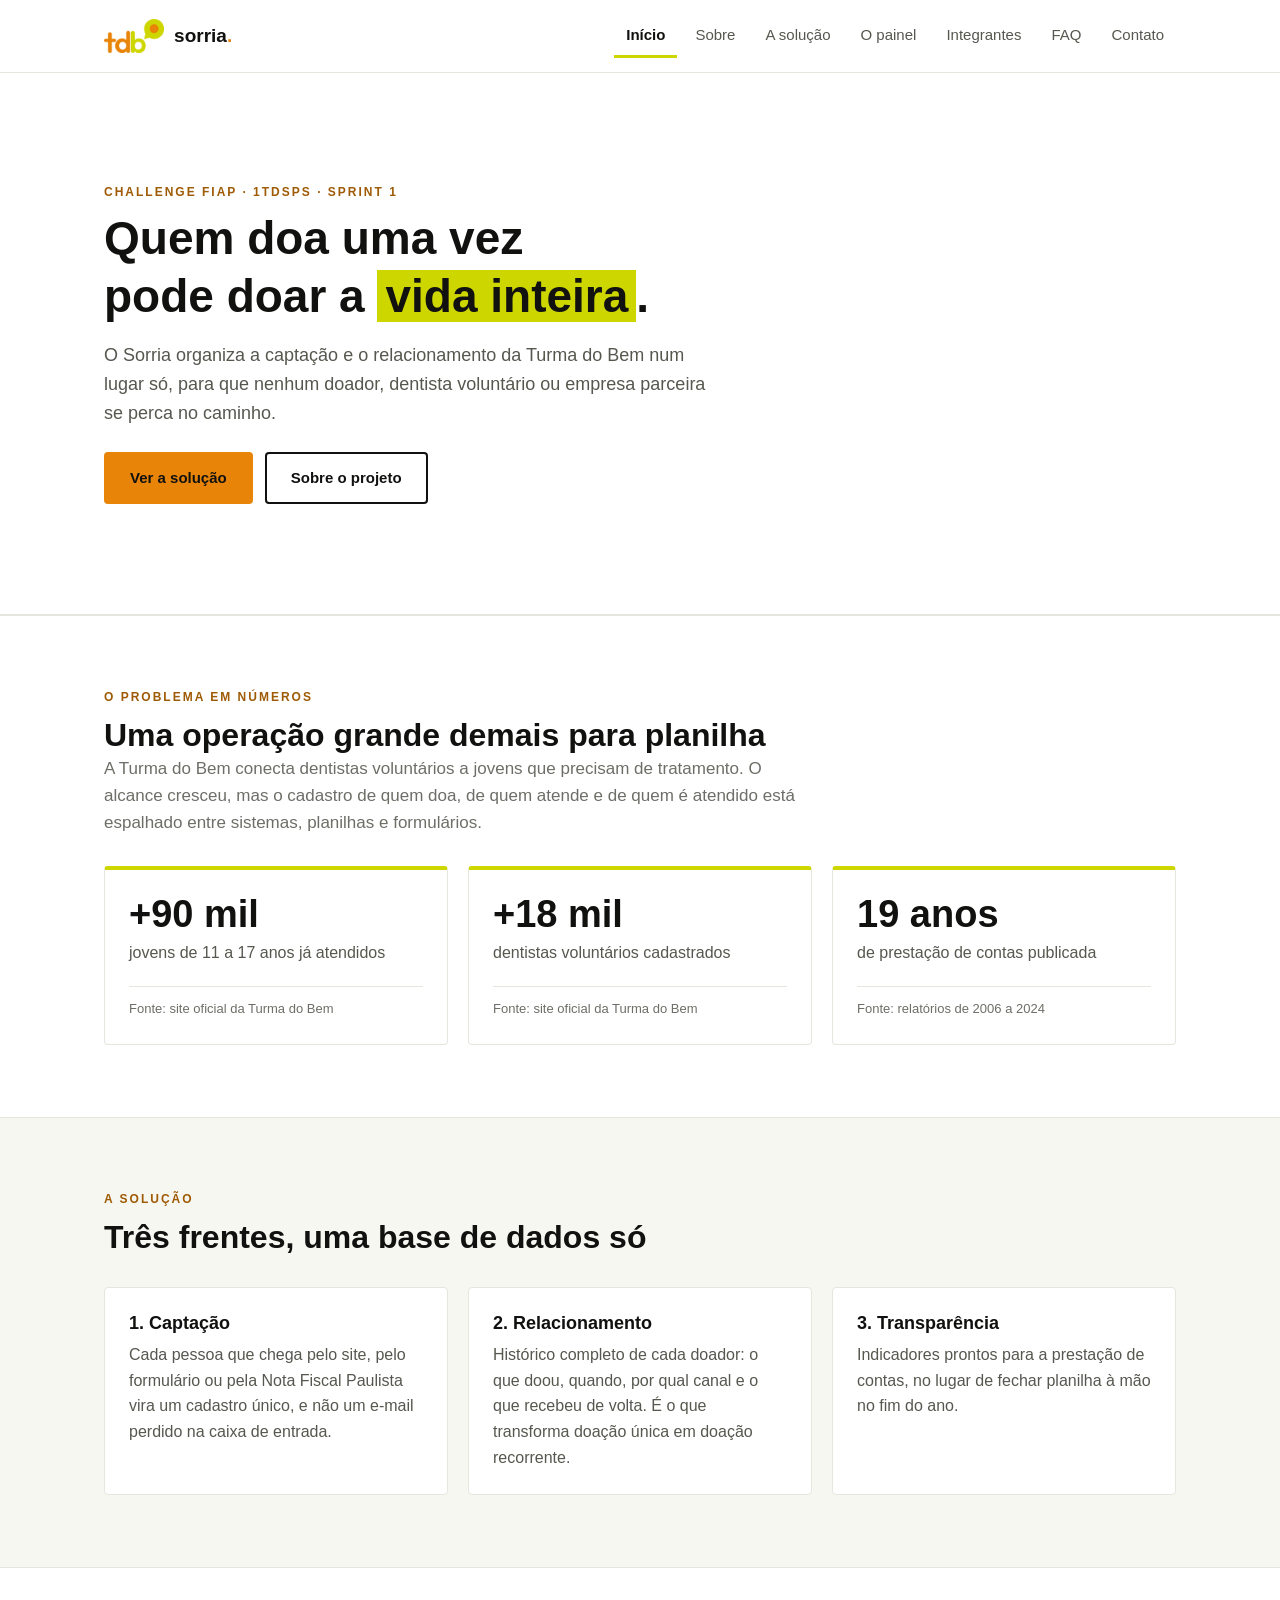
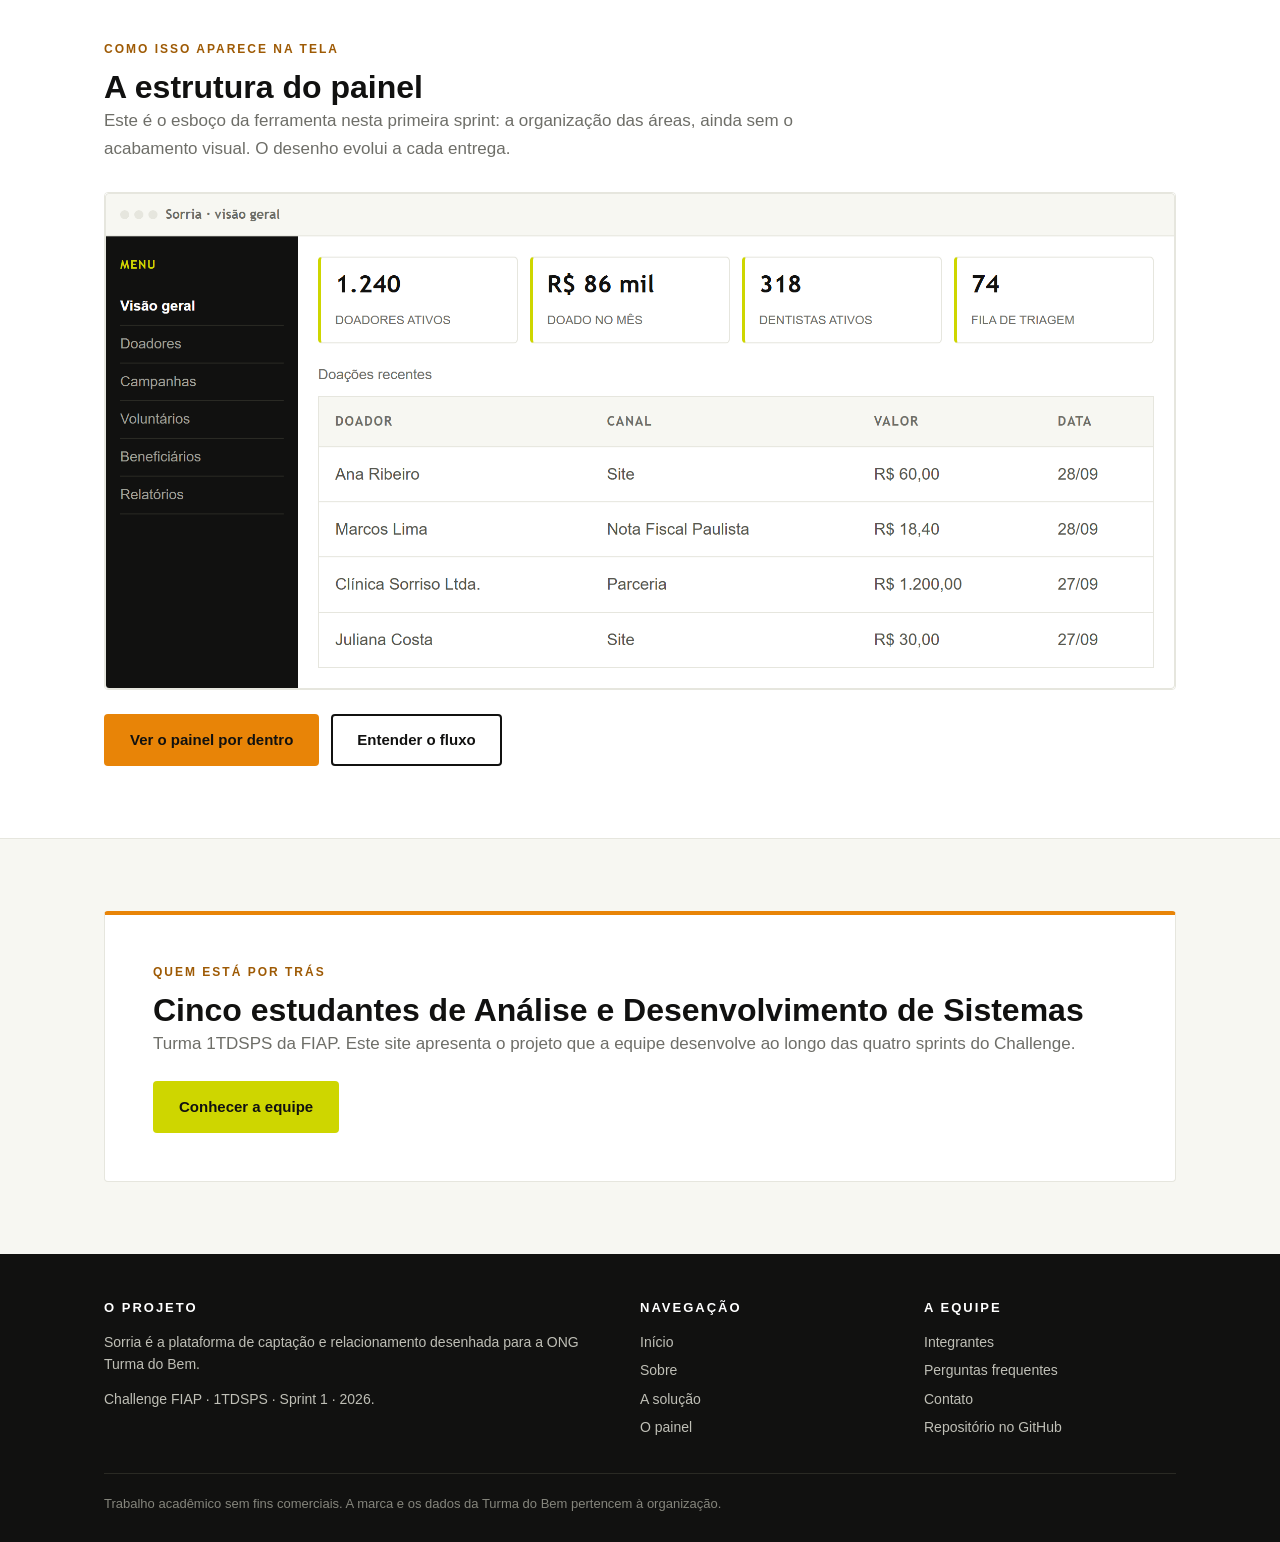
==== index.html @ 81adefa8 "index+sobre+inicio.css+imagem do painel feitas" ====
<!DOCTYPE html>
<html lang="pt-BR">
<head>
  <meta charset="UTF-8">
  <meta name="viewport" content="width=device-width, initial-scale=1.0">
  <title>Página inicial | Challenge Turma do Bem</title>
  <link rel="stylesheet" href="css/style.css">
  <link rel="stylesheet" href="css/inicio.css">
</head>
<body>

  <!-- =====================================================================
       index.html
       DONO DESTE ARQUIVO: Diego

       NAO MEXA no <header> nem no <footer>: eles sao iguais nas 7
       paginas. A unica diferenca entre as paginas e o class="ativo",
       que marca no menu a pagina em que voce esta.
       ===================================================================== -->

  <!-- ============ CABECALHO (igual em todas as paginas) ============ -->
  <header class="cabecalho">
    <div class="container cabecalho-interno">

      <a href="index.html" class="cabecalho-marca">
        <img src="imagens/logo-tdb.png" alt="Logotipo da Turma do Bem">
        <span class="cabecalho-nome">sorria<span>.</span></span>
      </a>

      <nav aria-label="Navegação principal">
        <ul class="menu-lista">
          <li><a href="index.html" class="ativo">Início</a></li>
          <li><a href="sobre.html">Sobre</a></li>
          <li><a href="solucao.html">A solução</a></li>
          <li><a href="painel.html">O painel</a></li>
          <li><a href="integrantes.html">Integrantes</a></li>
          <li><a href="faq.html">FAQ</a></li>
          <li><a href="contato.html">Contato</a></li>
        </ul>
      </nav>

    </div>
  </header>

  <main>
    <!-- busquei manter um HTML semantico: o main diz que este e o conteudo
         principal da pagina, e cada section avisa ao navegador que ali comeca
         uma secao de conteudo (diferente da div, que e so uma caixa) -->


    <!-- ---------- 1. HERO ---------- -->
    <section class="hero">
      <div class="container">
        <p class="rotulo">Challenge FIAP · 1TDSPS · Sprint 1</p>

        <h1>Quem doa uma vez<br> pode doar a <span class="destaque">vida inteira</span>.</h1>

        <p class="hero-texto">
          O Sorria organiza a captação e o relacionamento da Turma do Bem
          num lugar só, para que nenhum doador, dentista voluntário ou
          empresa parceira se perca no caminho.
        </p>

        <div class="area-botoes">
          <a href="solucao.html" class="botao botao-laranja">Ver a solução</a>
          <a href="sobre.html" class="botao botao-branco">Sobre o projeto</a>
        </div>
      </div>
    </section>


    <!-- ---------- 2. O PROBLEMA EM NUMEROS ---------- -->
    <section class="secao secao-branca">
      <div class="container">

        <div class="secao-cabecalho">
          <p class="rotulo">O problema em números</p>
          <h2>Uma operação grande demais para planilha</h2>
          <p class="texto-apoio">
            A Turma do Bem conecta dentistas voluntários a jovens que precisam
            de tratamento. O alcance cresceu, mas o cadastro de quem doa, de
            quem atende e de quem é atendido está espalhado entre sistemas,
            planilhas e formulários.
          </p>
        </div>

        <!-- todo numero tem a fonte embaixo -->
        <div class="grade-3">

          <article class="cartao cartao-limao">
            <p class="numero-grande">+90 mil</p>
            <p>jovens de 11 a 17 anos já atendidos</p>
            <hr class="cartao-linha">
            <p class="texto-pequeno">Fonte: site oficial da Turma do Bem</p>
          </article>

          <article class="cartao cartao-limao">
            <p class="numero-grande">+18 mil</p>
            <p>dentistas voluntários cadastrados</p>
            <hr class="cartao-linha">
            <p class="texto-pequeno">Fonte: site oficial da Turma do Bem</p>
          </article>

          <article class="cartao cartao-limao">
            <p class="numero-grande">19 anos</p>
            <p>de prestação de contas publicada</p>
            <hr class="cartao-linha">
            <p class="texto-pequeno">Fonte: relatórios de 2006 a 2024</p>
          </article>

        </div>

      </div>
    </section>


    <!-- ---------- 3. A SOLUCAO EM 3 CARDS ---------- -->
    <section class="secao">
      <div class="container">

        <div class="secao-cabecalho">
          <p class="rotulo">A solução</p>
          <h2>Três frentes, uma base de dados só</h2>
        </div>

        <div class="grade-3">

          <article class="cartao">
            <h3>1. Captação</h3>
            <p>Cada pessoa que chega pelo site, pelo formulário ou pela Nota
               Fiscal Paulista vira um cadastro único, e não um e-mail
               perdido na caixa de entrada.</p>
          </article>

          <article class="cartao">
            <h3>2. Relacionamento</h3>
            <p>Histórico completo de cada doador: o que doou, quando, por qual
               canal e o que recebeu de volta. É o que transforma doação
               única em doação recorrente.</p>
          </article>

          <article class="cartao">
            <h3>3. Transparência</h3>
            <p>Indicadores prontos para a prestação de contas, no lugar de
               fechar planilha à mão no fim do ano.</p>
          </article>

        </div>

      </div>
    </section>


    <!-- ---------- 4. PROVA: COMO ISSO APARECE NA TELA ---------- -->
    <section class="secao secao-branca">
      <div class="container">

        <div class="secao-cabecalho">
          <p class="rotulo">Como isso aparece na tela</p>
          <h2>A estrutura do painel</h2>
          <p class="texto-apoio">
            Este é o esboço da ferramenta nesta primeira sprint: a organização
            das áreas, ainda sem o acabamento visual. O desenho evolui a cada
            entrega.
          </p>
        </div>

        <img src="imagens/painel.png" class="painel-imagem"
             alt="Esboço do painel do Sorria, com menu lateral e indicadores de doadores, doações e dentistas">

        <div class="area-botoes">
          <a href="painel.html" class="botao botao-laranja">Ver o painel por dentro</a>
          <a href="solucao.html" class="botao botao-branco">Entender o fluxo</a>
        </div>

      </div>
    </section>


    <!-- ---------- 5. BLOCO QUEM SOMOS ---------- -->
    <section class="secao">
      <div class="container">
        <div class="cartao cartao-laranja chamada">
          <p class="rotulo">Quem está por trás</p>
          <h2>Cinco estudantes de Análise e Desenvolvimento de Sistemas</h2>
          <p class="texto-apoio">
            Turma 1TDSPS da FIAP. Este site apresenta o projeto que a equipe
            desenvolve ao longo das quatro sprints do Challenge.
          </p>
          <div class="area-botoes">
            <a href="integrantes.html" class="botao botao-limao">Conhecer a equipe</a>
          </div>
        </div>
      </div>
    </section>

</main>

  <!-- ============ RODAPE (igual em todas as paginas) ============ -->
  <footer class="rodape">
    <div class="container">

      <div class="rodape-topo">

        <div>
          <p class="rodape-titulo">O projeto</p>
          <p>Sorria é a plataforma de captação e relacionamento
             desenhada para a ONG Turma do Bem.</p>
          <p>Challenge FIAP · 1TDSPS · Sprint 1 · 2026.</p>
        </div>

        <div>
          <p class="rodape-titulo">Navegação</p>
          <ul>
            <li><a href="index.html">Início</a></li>
            <li><a href="sobre.html">Sobre</a></li>
            <li><a href="solucao.html">A solução</a></li>
            <li><a href="painel.html">O painel</a></li>
          </ul>
        </div>

        <div>
          <p class="rodape-titulo">A equipe</p>
          <ul>
            <li><a href="integrantes.html">Integrantes</a></li>
            <li><a href="faq.html">Perguntas frequentes</a></li>
            <li><a href="contato.html">Contato</a></li>
            <li><a href="https://github.com/rhenrique013/challenge-turma-do-bem" target="_blank" rel="noopener">Repositório no GitHub</a></li>
          </ul>
        </div>

      </div>

      <p class="rodape-base">
        Trabalho acadêmico sem fins comerciais. A marca e os dados da
        Turma do Bem pertencem à organização.
      </p>

    </div>
  </footer>

</body>
</html>
---- css/style.css ----
/* =========================================================
   CHALLENGE TURMA DO BEM - SPRINT 1
   style.css - base do site

   DONO DESTE ARQUIVO: Richard
   Usado por: as 7 paginas

   ATENCAO: so o dono edita este arquivo. Precisa de uma cor
   nova ou de um ajuste? Pede no grupo - nao edita aqui.

   Ordem do arquivo:
   1. Variaveis        6. Topo das paginas
   2. Reset            7. Secoes e grades
   3. Base             8. Componentes (botao, cartao, tabela, aviso)
   4. Cabecalho        9. Rodape
   5. Conteudo        10. Media queries
   ========================================================= */


/* ---------------------------------------------------------
   1. VARIAVEIS
   Cada cor e escrita uma vez aqui e usada com var(--nome)
   no resto do site. Para mudar uma cor do site inteiro,
   muda-se so aqui.
   --------------------------------------------------------- */
:root {
  --limao: #CED600;
  --laranja: #E88407;
  --laranja-escuro: #9E5A04;
  --laranja-claro: #FDEEDA;

  --preto: #111110;
  --cinza: #6E6E68;
  --texto: #57574F;
  --fundo: #F7F7F2;
  --linha: #E6E6DE;
  --branco: #FFFFFF;
}


/* ---------------------------------------------------------
   2. RESET
   Tira a margem e o espacamento que o navegador coloca
   sozinho, para o layout comecar do zero.
   --------------------------------------------------------- */
* {
  margin: 0;
  padding: 0;
  box-sizing: border-box;
}

body {
  font-family: Arial, Helvetica, sans-serif;
  font-size: 16px;
  line-height: 1.6;
  color: var(--texto);
  background-color: var(--fundo);
}

a {
  color: inherit;
  text-decoration: none;
}

ul {
  list-style: none;
}

img {
  max-width: 100%;
  display: block;
}


/* ---------------------------------------------------------
   3. TITULOS E TEXTOS
   Fonte diferente nos titulos para criar hierarquia visual.
   --------------------------------------------------------- */
h1, h2, h3, h4 {
  font-family: "Trebuchet MS", Arial, sans-serif;
  color: var(--preto);
  line-height: 1.25;
}

h1 { font-size: 40px; }
h2 { font-size: 28px; }
h3 { font-size: 18px; }
h4 { font-size: 15px; }

p {
  margin-bottom: 12px;
}

p:last-child {
  margin-bottom: 0;
}

/* texto maior, usado abaixo dos titulos de secao */
.texto-apoio {
  font-size: 17px;
  color: var(--cinza);
}

/* rotulo pequeno em letra maiuscula acima dos titulos */
.rotulo {
  font-family: "Trebuchet MS", Arial, sans-serif;
  font-size: 12px;
  font-weight: bold;
  letter-spacing: 2px;
  text-transform: uppercase;
  color: var(--laranja-escuro);
  margin-bottom: 8px;
}

/* texto pequeno, usado em legendas e fontes de dados */
.texto-pequeno {
  font-size: 13px;
  color: var(--cinza);
}


/* ---------------------------------------------------------
   4. CONTAINER E SECOES
   O container centraliza o conteudo e limita a largura,
   para o texto nao ficar largo demais em tela grande.
   --------------------------------------------------------- */
.container {
  width: 100%;
  max-width: 1120px;
  margin: 0 auto;
  padding-left: 24px;
  padding-right: 24px;
}

.secao {
  padding-top: 60px;
  padding-bottom: 60px;
  border-top: 1px solid var(--linha);
}

.secao-branca {
  background-color: var(--branco);
}

.secao-cabecalho {
  max-width: 720px;
  margin-bottom: 30px;
}


/* ---------------------------------------------------------
   4b. TOPO DAS PAGINAS INTERNAS
   Faixa branca com o titulo, usada em todas as paginas
   menos a inicial (que tem o topo grande, no inicio.css).
   --------------------------------------------------------- */
.topo-pagina {
  background-color: var(--branco);
  border-bottom: 1px solid var(--linha);
  padding-top: 50px;
  padding-bottom: 50px;
}

.topo-pagina p {
  max-width: 620px;
  margin-top: 10px;
  color: var(--cinza);
}


/* ---------------------------------------------------------
   5. GRADES
   Colunas lado a lado. Esta sprint e so desktop, entao as
   colunas ja comecam definidas aqui.
   --------------------------------------------------------- */
.grade-2,
.grade-3,
.grade-4 {
  display: grid;
  gap: 20px;
}

.grade-2 { grid-template-columns: 1fr 1fr; }
.grade-3 { grid-template-columns: 1fr 1fr 1fr; }
.grade-4 { grid-template-columns: 1fr 1fr 1fr 1fr; }


/* ---------------------------------------------------------
   6. CABECALHO
   Igual em todas as paginas.
   --------------------------------------------------------- */
.cabecalho {
  background-color: var(--branco);
  border-bottom: 1px solid var(--linha);
}

.cabecalho-interno {
  display: flex;
  align-items: center;
  justify-content: space-between;
  height: 72px;
}

.cabecalho-marca {
  display: flex;
  align-items: center;
  gap: 10px;
}

.cabecalho-marca img {
  height: 34px;
}

.cabecalho-nome {
  font-family: "Trebuchet MS", Arial, sans-serif;
  font-size: 19px;
  font-weight: bold;
  color: var(--preto);
}

.cabecalho-nome span {
  color: var(--laranja);
}

/* menu de navegacao */
.menu-lista {
  display: flex;
  gap: 6px;
}

.menu-lista a {
  display: block;
  padding: 8px 12px;
  font-size: 15px;
  color: var(--texto);
  border-bottom: 3px solid transparent;
}

.menu-lista a:hover {
  color: var(--preto);
  border-bottom-color: var(--linha);
}

/* link da pagina que esta aberta */
.menu-lista a.ativo {
  color: var(--preto);
  font-weight: bold;
  border-bottom-color: var(--limao);
}


/* ---------------------------------------------------------
   7. BOTOES
   --------------------------------------------------------- */
.botao {
  display: inline-block;
  font-family: "Trebuchet MS", Arial, sans-serif;
  font-size: 15px;
  font-weight: bold;
  padding: 12px 24px;
  border: 2px solid transparent;
  border-radius: 4px;
  cursor: pointer;
}

/* O texto do botao laranja e PRETO, e nao branco.
   Branco sobre laranja tem contraste baixo demais e
   dificulta a leitura. */
.botao-laranja {
  background-color: var(--laranja);
  color: var(--preto);
}

.botao-laranja:hover {
  background-color: var(--laranja-escuro);
  color: var(--branco);
}

.botao-branco {
  background-color: var(--branco);
  color: var(--preto);
  border-color: var(--preto);
}

.botao-branco:hover {
  background-color: var(--preto);
  color: var(--branco);
}

.botao-limao {
  background-color: var(--limao);
  color: var(--preto);
}

.botao-limao:hover {
  background-color: #B6BC10;
}

/* espaco acima quando o botao vem depois de um texto */
.area-botoes {
  display: flex;
  gap: 12px;
  margin-top: 24px;
}


/* ---------------------------------------------------------
   8. CARTAO
   A caixa branca usada em quase todas as paginas.
   --------------------------------------------------------- */
.cartao {
  background-color: var(--branco);
  border: 1px solid var(--linha);
  border-radius: 4px;
  padding: 24px;
}

.cartao h3 {
  margin-bottom: 8px;
}

/* faixa colorida no topo do cartao */
.cartao-limao {
  border-top: 4px solid var(--limao);
}

.cartao-laranja {
  border-top: 4px solid var(--laranja);
}

/* numero grande dentro do cartao */
.numero-grande {
  font-family: "Trebuchet MS", Arial, sans-serif;
  font-size: 38px;
  font-weight: bold;
  color: var(--preto);
  line-height: 1.1;
  margin-bottom: 4px;
}

/* espaco entre cartoes empilhados */
.espaco-acima {
  margin-top: 20px;
}


/* ---------------------------------------------------------
   9. RODAPE
   Igual em todas as paginas.
   --------------------------------------------------------- */
.rodape {
  background-color: var(--preto);
  color: #BFBFB6;
  padding-top: 44px;
  padding-bottom: 28px;
  font-size: 14px;
}

.rodape-topo {
  display: grid;
  grid-template-columns: 2fr 1fr 1fr;
  gap: 32px;
  padding-bottom: 28px;
  border-bottom: 1px solid #2A2A24;
}

/* titulo de cada coluna do rodape */
.rodape-titulo {
  font-family: "Trebuchet MS", Arial, sans-serif;
  font-weight: bold;
  color: var(--branco);
  font-size: 13px;
  letter-spacing: 2px;
  text-transform: uppercase;
  margin-bottom: 12px;
}

.rodape li {
  margin-bottom: 6px;
}

.rodape a:hover {
  color: var(--limao);
}

.rodape-base {
  padding-top: 20px;
  font-size: 13px;
  color: #85857C;
}


/* ---------------------------------------------------------
   TABELA
   --------------------------------------------------------- */
.tabela {
  width: 100%;
  border-collapse: collapse;
  background-color: var(--branco);
  border: 1px solid var(--linha);
}

.tabela caption {
  text-align: left;
  padding-bottom: 10px;
  font-size: 14px;
  color: var(--cinza);
}

.tabela th,
.tabela td {
  padding: 14px 16px;
  text-align: left;
  vertical-align: top;
  border-bottom: 1px solid var(--linha);
}

.tabela thead th {
  background-color: var(--fundo);
  font-family: "Trebuchet MS", Arial, sans-serif;
  font-size: 13px;
  letter-spacing: 1px;
  text-transform: uppercase;
  color: var(--cinza);
}

.tabela td strong {
  color: var(--preto);
}


/* ---------------------------------------------------------
   PASSOS NUMERADOS (1, 2, 3, 4)
   --------------------------------------------------------- */
.passo-numero {
  width: 36px;
  height: 36px;
  margin-bottom: 14px;
  border-radius: 50%;
  background-color: var(--preto);
  color: var(--limao);
  font-family: "Trebuchet MS", Arial, sans-serif;
  font-size: 16px;
  font-weight: bold;
  text-align: center;
  line-height: 36px;
}


/* =========================================================
   ESQUEMA DE TELA

   Desenho simplificado das telas do sistema, feito so com
   HTML e CSS. Nao e o sistema funcionando: e o esboco dele,
   para mostrar como a informacao se organiza.
   ========================================================= */

.tela {
  background-color: var(--branco);
  border: 1px solid var(--linha);
  border-radius: 4px;
  overflow: hidden;
}

/* barra de titulo, como a de uma janela */
.tela-barra {
  display: flex;
  align-items: center;
  gap: 8px;
  padding: 10px 14px;
  background-color: var(--fundo);
  border-bottom: 1px solid var(--linha);
}

.tela-bolinhas {
  display: flex;
  gap: 5px;
}

.tela-bolinhas span {
  width: 9px;
  height: 9px;
  border-radius: 50%;
  background-color: var(--linha);
}

.tela-titulo {
  font-family: "Trebuchet MS", Arial, sans-serif;
  font-size: 13px;
  font-weight: bold;
  color: var(--cinza);
}

/* tela com menu lateral + area de conteudo */
.tela-corpo-menu {
  display: grid;
  grid-template-columns: 190px 1fr;
}

.tela-menu {
  background-color: var(--preto);
  padding: 18px 14px;
}

.tela-menu-titulo {
  font-family: "Trebuchet MS", Arial, sans-serif;
  font-weight: bold;
  color: var(--limao);
  font-size: 12px;
  letter-spacing: 1px;
  text-transform: uppercase;
  margin-bottom: 14px;
}

.tela-menu li {
  padding: 7px 0;
  font-size: 14px;
  color: #9E9E95;
  border-bottom: 1px solid #2A2A24;
}

.tela-menu li.ativo {
  color: var(--branco);
  font-weight: bold;
}

.tela-conteudo {
  padding: 20px;
}

/* caixa que representa um indicador do painel */
.indicador {
  padding: 12px 14px;
  border: 1px solid var(--linha);
  border-left: 3px solid var(--limao);
  border-radius: 4px;
}

.indicador-valor {
  font-family: "Trebuchet MS", Arial, sans-serif;
  font-size: 24px;
  font-weight: bold;
  color: var(--preto);
  line-height: 1.2;
}

.indicador-nome {
  font-size: 12px;
  color: var(--cinza);
  text-transform: uppercase;
}

.indicadores {
  display: grid;
  grid-template-columns: 1fr 1fr 1fr 1fr;
  gap: 12px;
  margin-bottom: 20px;
}

/* barra cinza no lugar de um texto ainda nao definido */
.linha-cinza {
  height: 9px;
  margin-bottom: 8px;
  border-radius: 3px;
  background-color: var(--linha);
}

.linha-curta { width: 45%; }
.linha-media { width: 70%; }

/* explicacao abaixo de um esquema de tela */
.legenda {
  margin-top: 12px;
  padding-left: 14px;
  border-left: 3px solid var(--limao);
  font-size: 14px;
  color: var(--cinza);
}

/* aviso de que a tela e um esboco, nao o sistema pronto */
.aviso {
  padding: 16px 20px;
  background-color: var(--laranja-claro);
  border-left: 4px solid var(--laranja);
  border-radius: 4px;
  font-size: 15px;
  color: var(--laranja-escuro);
}

.aviso strong {
  color: var(--preto);
}

/* espacos usados dentro dos esquemas de tela */
.espaco-tela {
  margin-top: 18px;
  margin-bottom: 18px;
}

.campo-esboco {
  margin-bottom: 10px;
}


/* =========================================================
   MEDIA QUERIES
   Ficam todas juntas no fim do arquivo, da menor largura
   para a maior. Esta sprint e so desktop: 992px e 1300px.
   ========================================================= */

/* --- Laptops e desktops: 992px ou mais --- */
@media (min-width: 992px) {
  h1 { font-size: 46px; }
  h2 { font-size: 32px; }

  .secao {
    padding-top: 72px;
    padding-bottom: 72px;
  }
}

/* --- Telas grandes: 1300px ou mais --- */
@media (min-width: 1300px) {
  h1 { font-size: 52px; }

  .container {
    max-width: 1240px;
    padding-left: 40px;
    padding-right: 40px;
  }

  .secao {
    padding-top: 88px;
    padding-bottom: 88px;
  }

  .grade-2,
  .grade-3,
  .grade-4 {
    gap: 26px;
  }

  .tela-conteudo {
    padding: 28px;
  }
}
---- css/inicio.css ----
/* =========================================================
   CHALLENGE TURMA DO BEM - SPRINT 1
   inicio.css

   DONO DESTE ARQUIVO: Diego
   Usado por: index.html e sobre.html

   ATENCAO: so o dono edita este arquivo. Precisa de uma cor
   nova ou de um ajuste? Pede no grupo - nao edita aqui.

   Cores, botoes, cartoes, grades e tabela ja vem do style.css.
   Aqui fica so o que e especifico da pagina inicial e do sobre.
   ========================================================= */


/* 1. HERO - o bloco grande da pagina inicial */
.hero {
  background-color: var(--branco);
  border-bottom: 1px solid var(--linha);
  padding-top: 90px;
  padding-bottom: 90px;
}

.hero h1 {
  max-width: 760px;
  margin-bottom: 16px;
}

/* fundo limao atras das palavras "vida inteira" */
.destaque {
  background-color: var(--limao);
  padding: 0 8px;
}

.hero-texto {
  font-size: 18px;
  max-width: 620px;
}


/* 2. NUMEROS - os blocos de dado com fonte embaixo */

/* linha fina que separa o numero da fonte */
.cartao-linha {
  border: none;
  border-top: 1px solid var(--linha);
  margin: 20px 0 12px;
}


/* 3. CARDS DA SOLUCAO E IMAGEM DO PAINEL */

/* print do esboco do painel, ocupando a largura toda */
.painel-imagem {
  width: 100%;
  border: 1px solid var(--linha);
  border-radius: 4px;
}

/* bloco "Quem esta por tras", com mais respiro que um cartao comum */
.chamada {
  padding: 48px;
}


/* 4. SOBRE - contexto em duas colunas */
.contexto-colunas {
  gap: 48px;
  align-items: start;
}


/* 5. MEDIA QUERIES desta pagina - no fim do arquivo */

/* --- Laptops e desktops: 992px ou mais --- */
@media (min-width: 992px) {
  .hero {
    padding-top: 110px;
    padding-bottom: 110px;
  }
}

/* --- Telas grandes: 1300px ou mais --- */
@media (min-width: 1300px) {
  .hero-texto {
    font-size: 20px;
  }
}
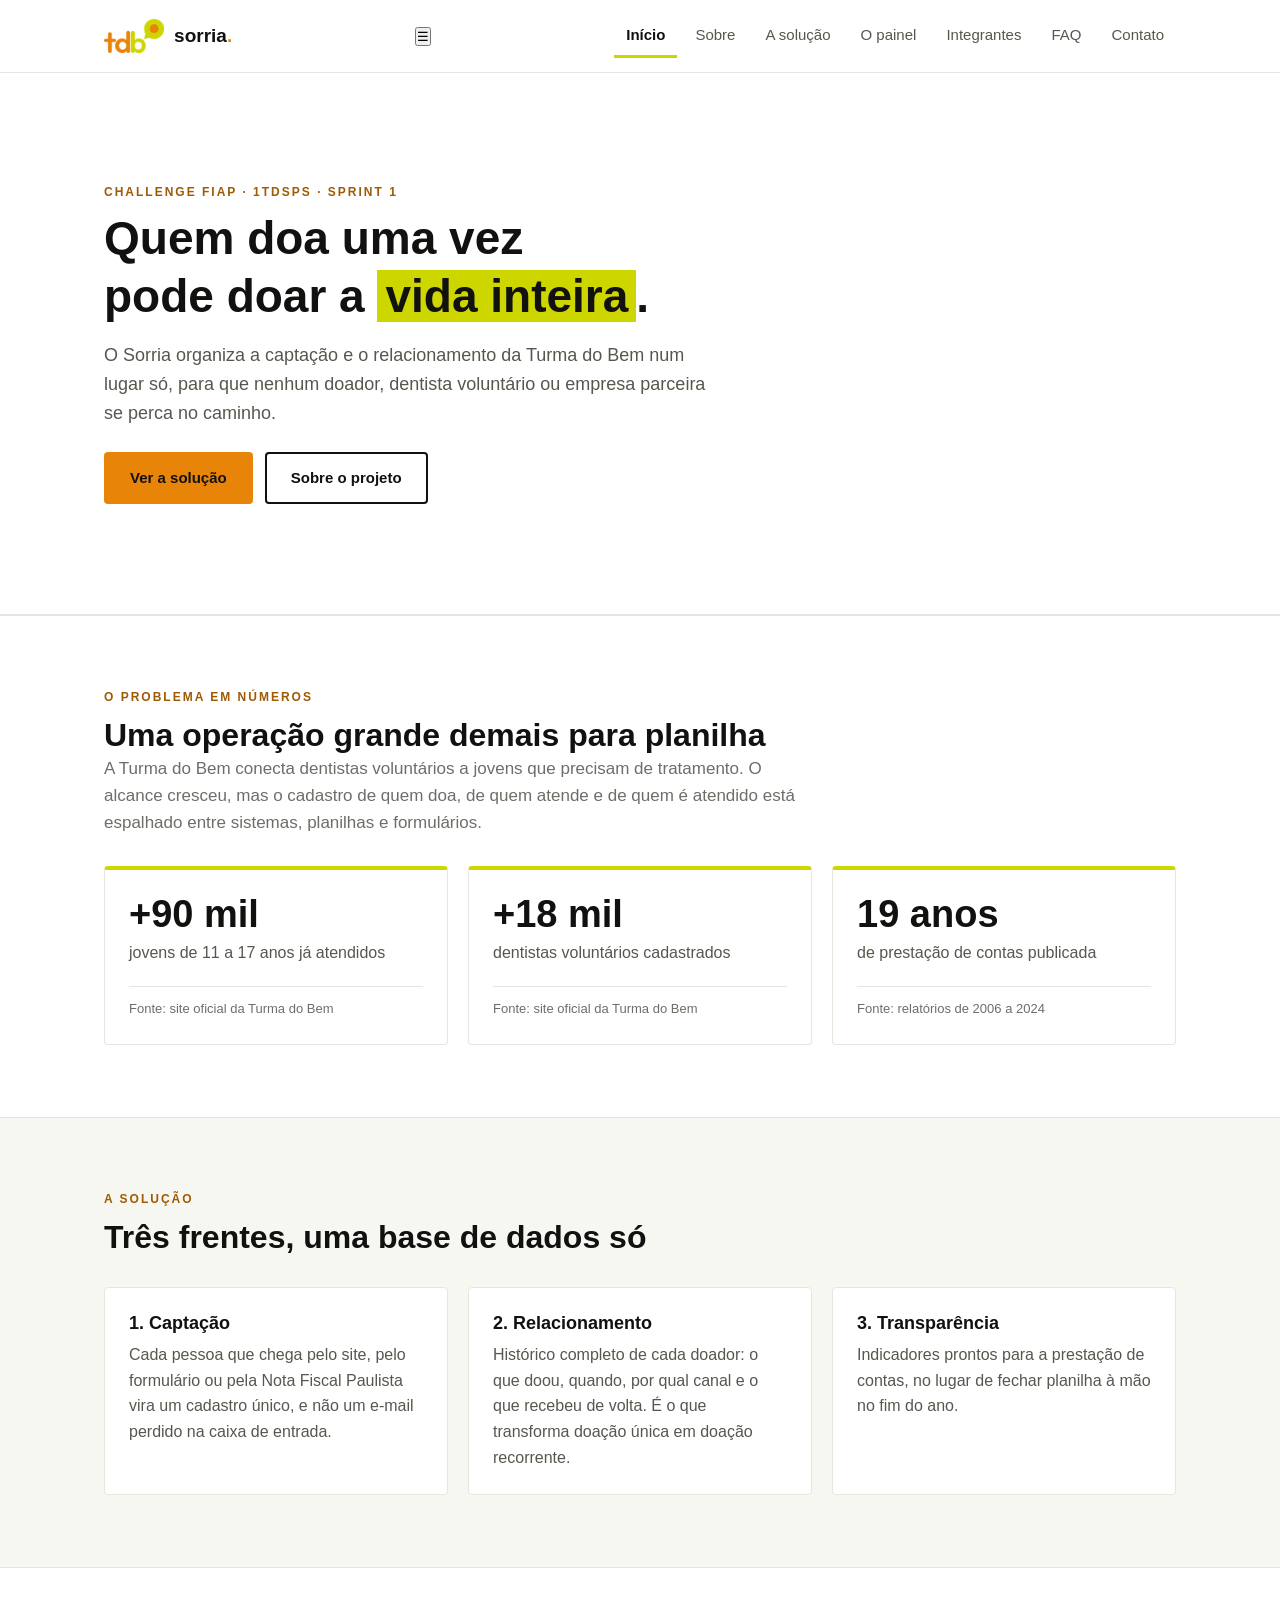
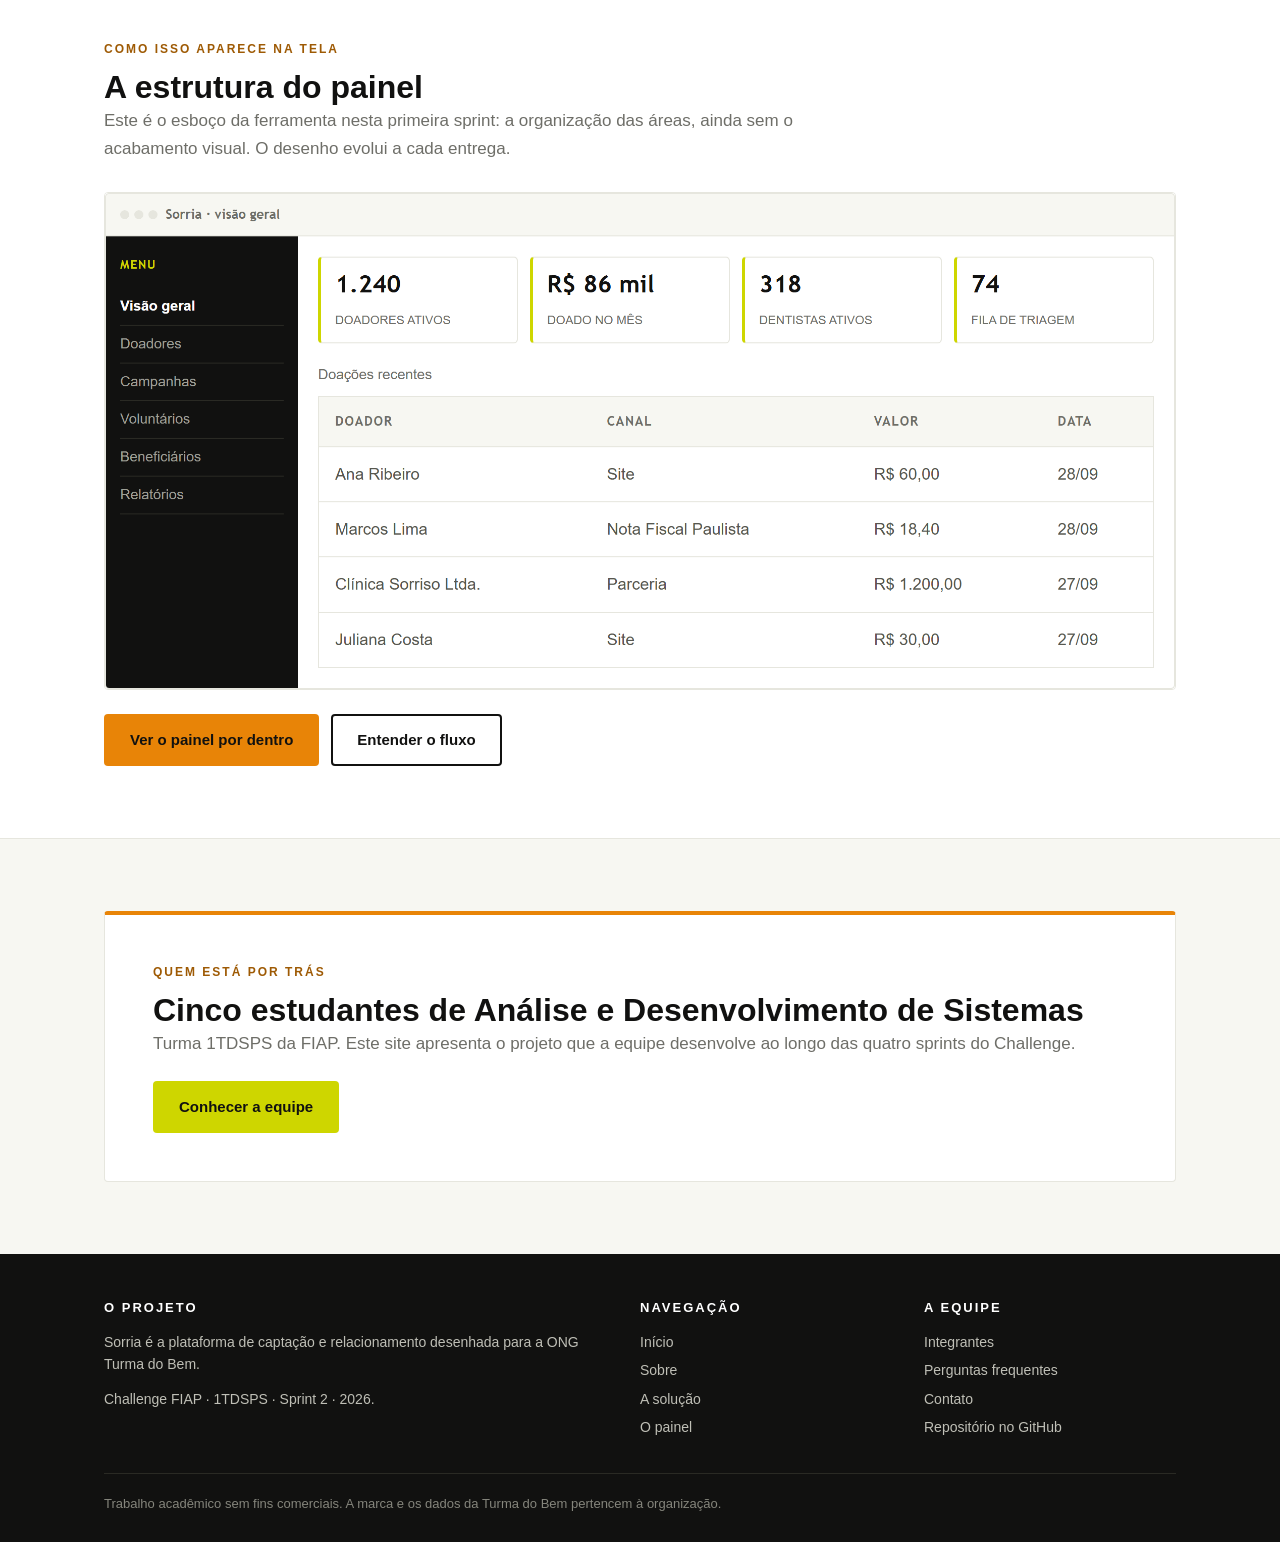
==== commit 2ee34bd0: "botão do menu nas 7 páginas" ====
--- a/index.html
+++ b/index.html
@@ -27,9 +27,12 @@
         <span class="cabecalho-nome">sorria<span>.</span></span>
       </a>
 
+      <!-- botao do menu: so aparece no celular e no tablet -->
+      <button class="menu-botao" id="menu-botao" aria-label="Abrir o menu" aria-expanded="false">&#9776;</button>
+
       <nav aria-label="Navegação principal">
-        <ul class="menu-lista">
-          <li><a href="index.html" class="ativo">Início</a></li>
+        <ul class="menu-lista" id="menu-lista">
+          <li><a href="index.html" class="ativo" aria-current="page">Início</a></li>
           <li><a href="sobre.html">Sobre</a></li>
           <li><a href="solucao.html">A solução</a></li>
           <li><a href="painel.html">O painel</a></li>
@@ -206,7 +209,7 @@
           <p class="rodape-titulo">O projeto</p>
           <p>Sorria é a plataforma de captação e relacionamento
              desenhada para a ONG Turma do Bem.</p>
-          <p>Challenge FIAP · 1TDSPS · Sprint 1 · 2026.</p>
+          <p>Challenge FIAP · 1TDSPS · Sprint 2 · 2026.</p>
         </div>
 
         <div>
@@ -239,5 +242,7 @@
     </div>
   </footer>
 
+  <script src="js/menu.js"></script>
+
 </body>
 </html>
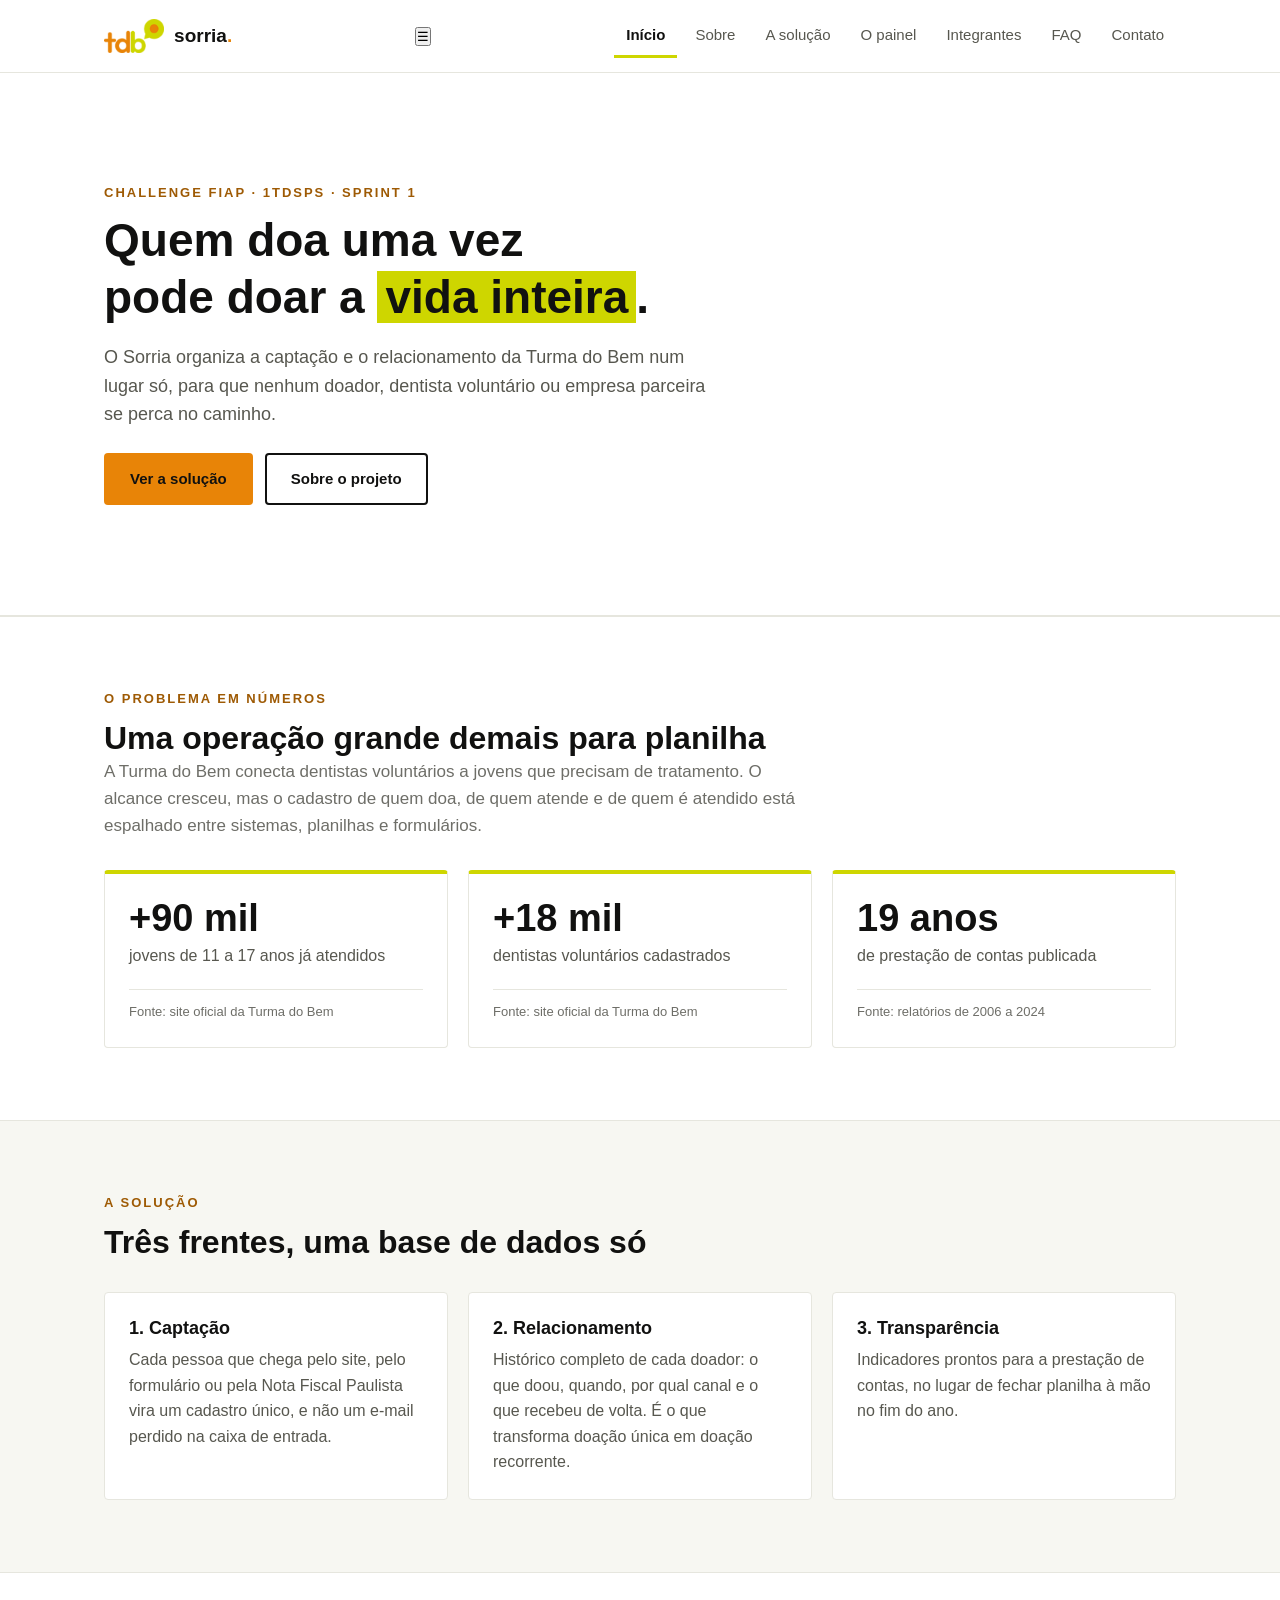
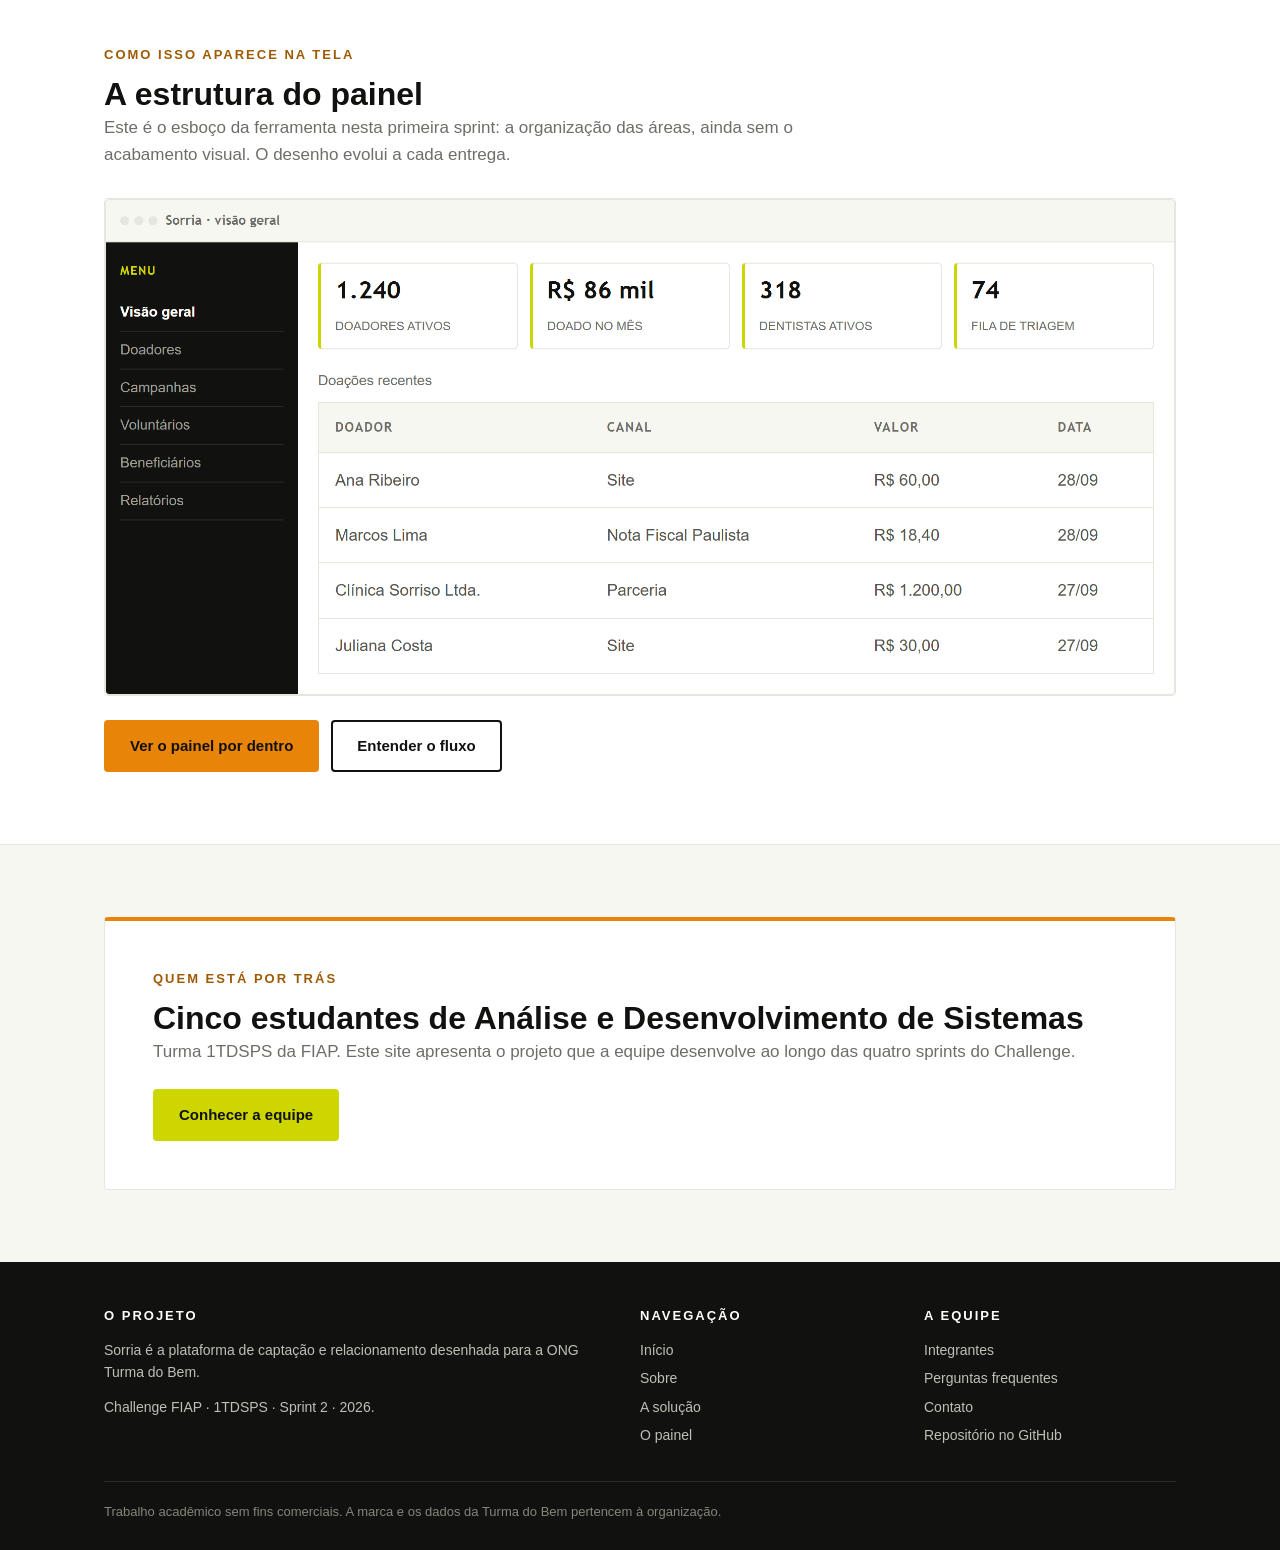
==== commit 2979b461: "limpeza dos comentários e fontes em variável no css" ====
--- a/index.html
+++ b/index.html
@@ -9,14 +9,7 @@
 </head>
 <body>
 
-  <!-- =====================================================================
-       index.html
-       DONO DESTE ARQUIVO: Diego
-
-       NAO MEXA no <header> nem no <footer>: eles sao iguais nas 7
-       paginas. A unica diferenca entre as paginas e o class="ativo",
-       que marca no menu a pagina em que voce esta.
-       ===================================================================== -->
+  <!-- index.html - Pagina inicial: o problema em numeros, a solucao e o simulador de doacao -->
 
   <!-- ============ CABECALHO (igual em todas as paginas) ============ -->
   <header class="cabecalho">
--- a/css/style.css
+++ b/css/style.css
@@ -1,12 +1,8 @@
 /* =========================================================
-   CHALLENGE TURMA DO BEM - SPRINT 1
+   CHALLENGE TURMA DO BEM - SPRINT 2
    style.css - base do site
 
-   DONO DESTE ARQUIVO: Richard
    Usado por: as 7 paginas
-
-   ATENCAO: so o dono edita este arquivo. Precisa de uma cor
-   nova ou de um ajuste? Pede no grupo - nao edita aqui.
 
    Ordem do arquivo:
    1. Variaveis        6. Topo das paginas
@@ -35,6 +31,10 @@
   --fundo: #F7F7F2;
   --linha: #E6E6DE;
   --branco: #FFFFFF;
+
+  /* fontes: escritas uma vez aqui e usadas com var(--fonte-...) */
+  --fonte-titulo: "Trebuchet MS", Arial, sans-serif;
+  --fonte-texto: Arial, Helvetica, sans-serif;
 }
 
 
@@ -50,7 +50,7 @@
 }
 
 body {
-  font-family: Arial, Helvetica, sans-serif;
+  font-family: var(--fonte-texto);
   font-size: 16px;
   line-height: 1.6;
   color: var(--texto);
@@ -77,7 +77,7 @@
    Fonte diferente nos titulos para criar hierarquia visual.
    --------------------------------------------------------- */
 h1, h2, h3, h4 {
-  font-family: "Trebuchet MS", Arial, sans-serif;
+  font-family: var(--fonte-titulo);
   color: var(--preto);
   line-height: 1.25;
 }
@@ -103,8 +103,8 @@
 
 /* rotulo pequeno em letra maiuscula acima dos titulos */
 .rotulo {
-  font-family: "Trebuchet MS", Arial, sans-serif;
-  font-size: 12px;
+  font-family: var(--fonte-titulo);
+  font-size: 13px;
   font-weight: bold;
   letter-spacing: 2px;
   text-transform: uppercase;
@@ -211,7 +211,7 @@
 }
 
 .cabecalho-nome {
-  font-family: "Trebuchet MS", Arial, sans-serif;
+  font-family: var(--fonte-titulo);
   font-size: 19px;
   font-weight: bold;
   color: var(--preto);
@@ -253,7 +253,7 @@
    --------------------------------------------------------- */
 .botao {
   display: inline-block;
-  font-family: "Trebuchet MS", Arial, sans-serif;
+  font-family: var(--fonte-titulo);
   font-size: 15px;
   font-weight: bold;
   padding: 12px 24px;
@@ -329,7 +329,7 @@
 
 /* numero grande dentro do cartao */
 .numero-grande {
-  font-family: "Trebuchet MS", Arial, sans-serif;
+  font-family: var(--fonte-titulo);
   font-size: 38px;
   font-weight: bold;
   color: var(--preto);
@@ -365,7 +365,7 @@
 
 /* titulo de cada coluna do rodape */
 .rodape-titulo {
-  font-family: "Trebuchet MS", Arial, sans-serif;
+  font-family: var(--fonte-titulo);
   font-weight: bold;
   color: var(--branco);
   font-size: 13px;
@@ -416,7 +416,7 @@
 
 .tabela thead th {
   background-color: var(--fundo);
-  font-family: "Trebuchet MS", Arial, sans-serif;
+  font-family: var(--fonte-titulo);
   font-size: 13px;
   letter-spacing: 1px;
   text-transform: uppercase;
@@ -438,7 +438,7 @@
   border-radius: 50%;
   background-color: var(--preto);
   color: var(--limao);
-  font-family: "Trebuchet MS", Arial, sans-serif;
+  font-family: var(--fonte-titulo);
   font-size: 16px;
   font-weight: bold;
   text-align: center;
@@ -484,8 +484,8 @@
 }
 
 .tela-titulo {
-  font-family: "Trebuchet MS", Arial, sans-serif;
-  font-size: 13px;
+  font-family: var(--fonte-titulo);
+  font-size: 14px;
   font-weight: bold;
   color: var(--cinza);
 }
@@ -502,7 +502,7 @@
 }
 
 .tela-menu-titulo {
-  font-family: "Trebuchet MS", Arial, sans-serif;
+  font-family: var(--fonte-titulo);
   font-weight: bold;
   color: var(--limao);
   font-size: 12px;
@@ -536,7 +536,7 @@
 }
 
 .indicador-valor {
-  font-family: "Trebuchet MS", Arial, sans-serif;
+  font-family: var(--fonte-titulo);
   font-size: 24px;
   font-weight: bold;
   color: var(--preto);
--- a/css/inicio.css
+++ b/css/inicio.css
@@ -1,12 +1,8 @@
 /* =========================================================
-   CHALLENGE TURMA DO BEM - SPRINT 1
+   CHALLENGE TURMA DO BEM - SPRINT 2
    inicio.css
 
-   DONO DESTE ARQUIVO: Diego
    Usado por: index.html e sobre.html
-
-   ATENCAO: so o dono edita este arquivo. Precisa de uma cor
-   nova ou de um ajuste? Pede no grupo - nao edita aqui.
 
    Cores, botoes, cartoes, grades e tabela ja vem do style.css.
    Aqui fica so o que e especifico da pagina inicial e do sobre.
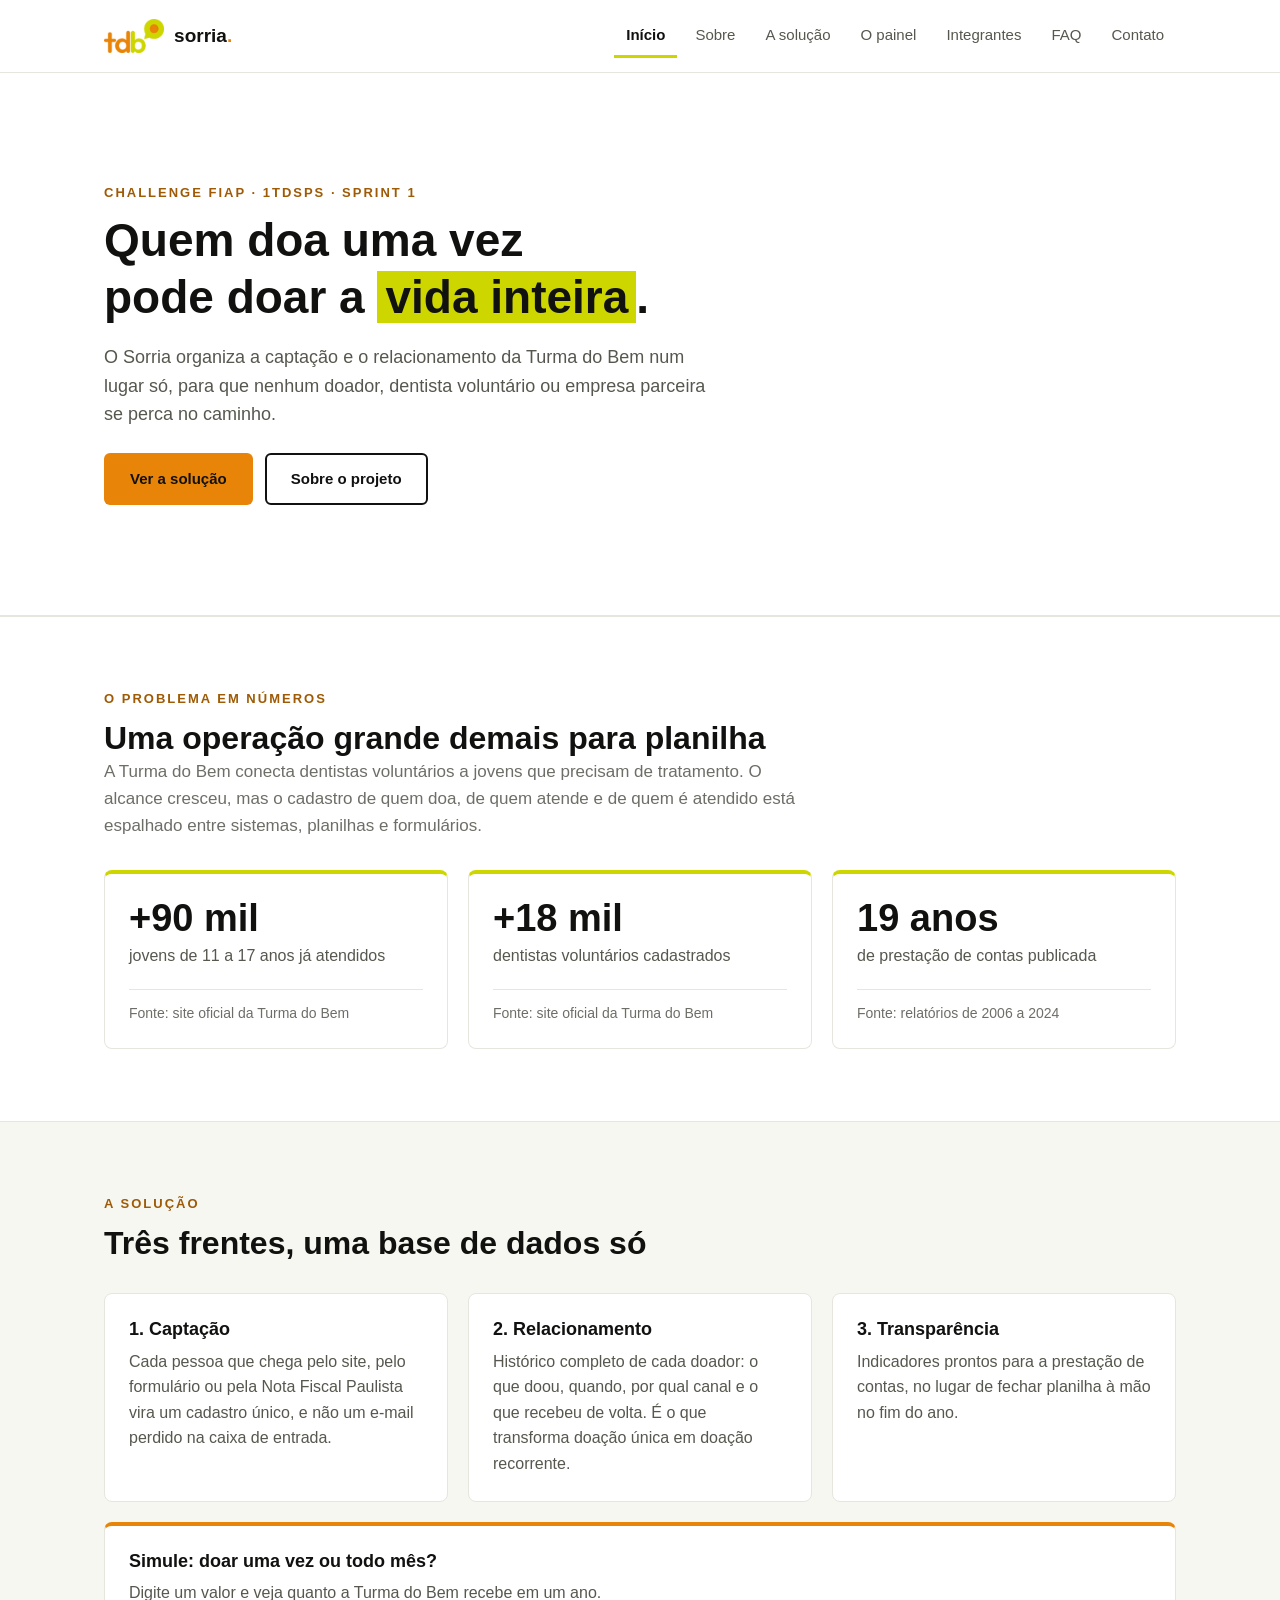
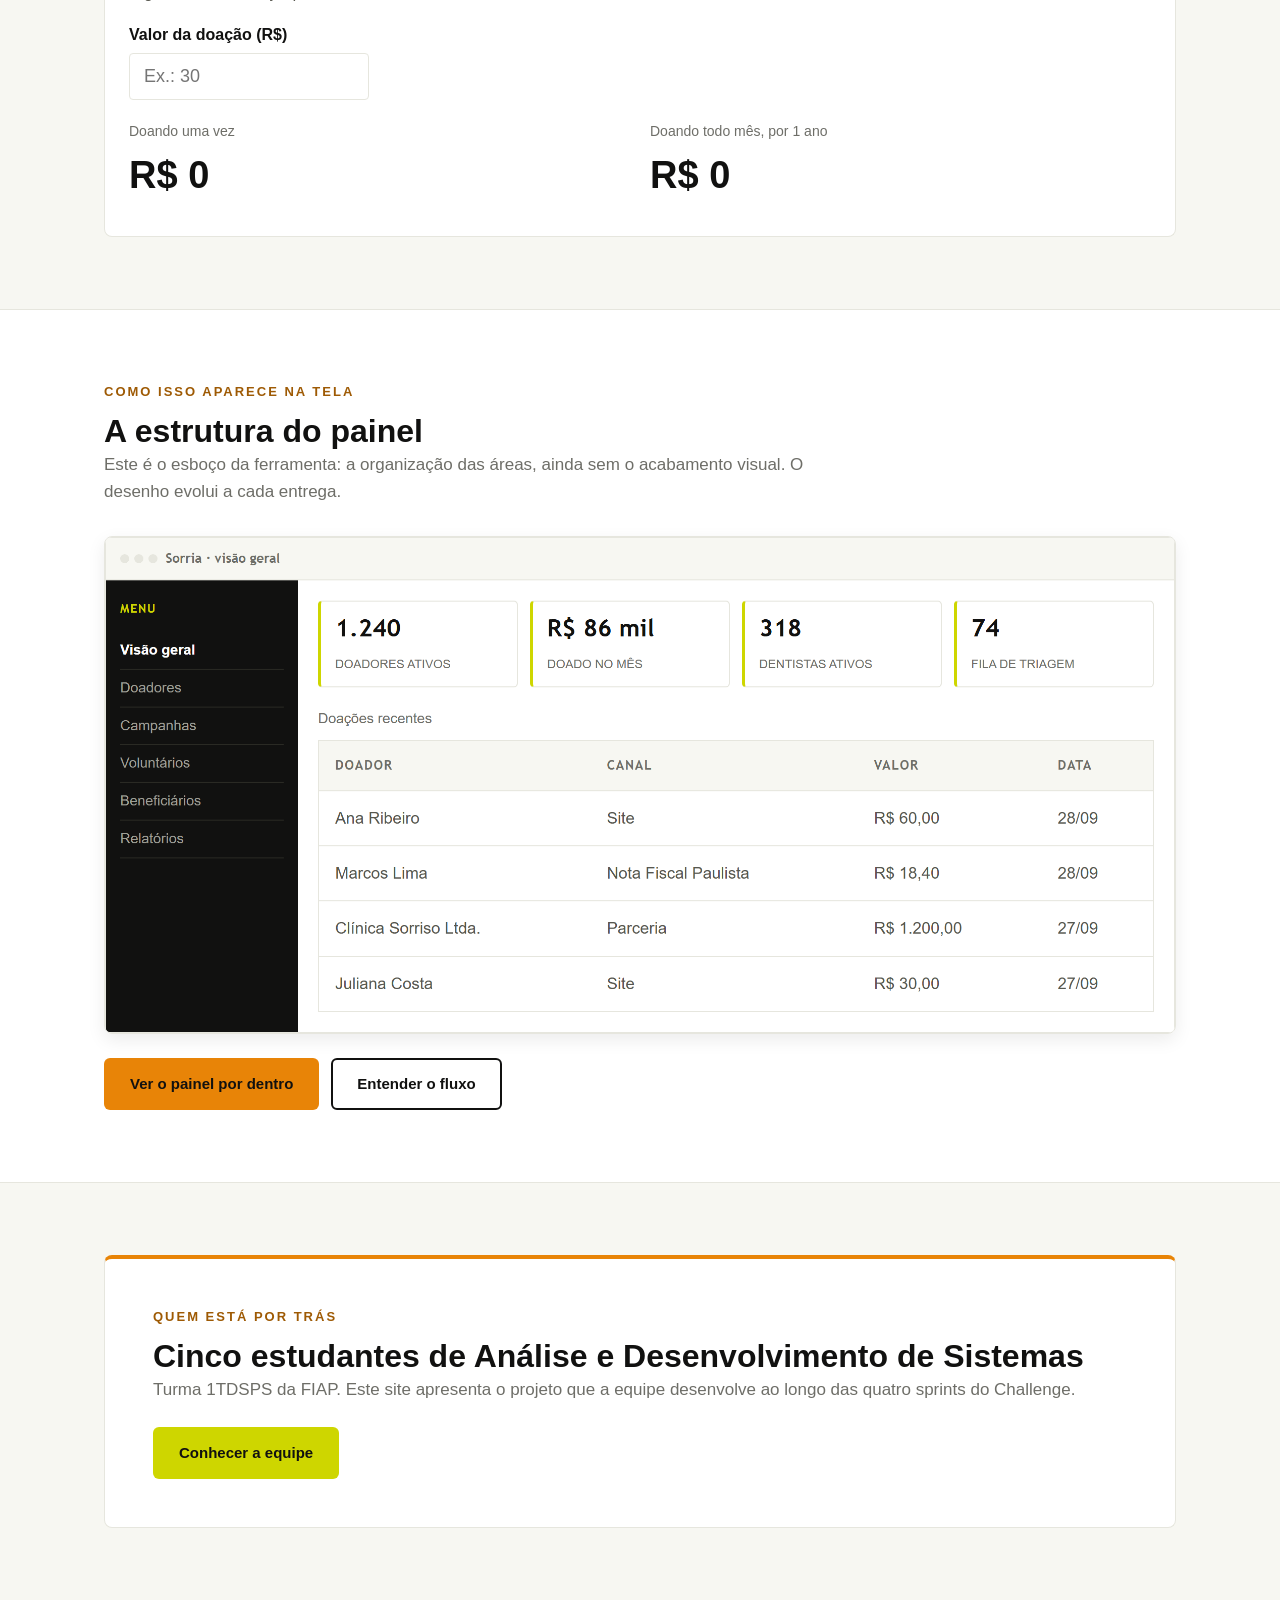
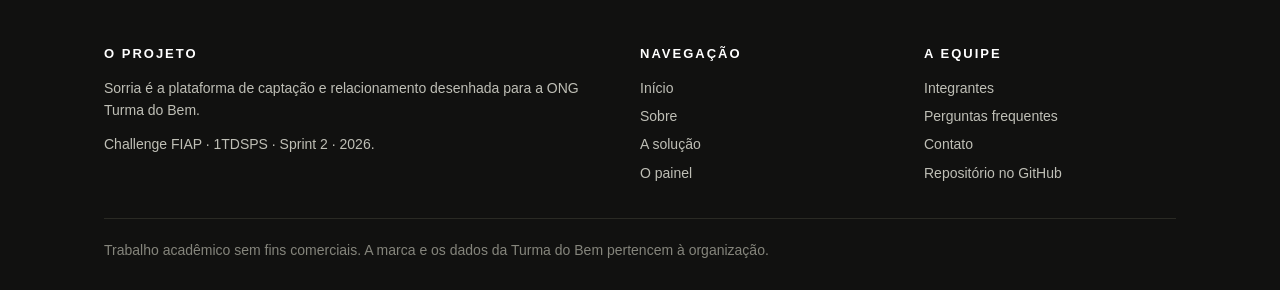
==== commit 34659667: "Simulador" ====
--- a/index.html
+++ b/index.html
@@ -87,21 +87,21 @@
             <p class="numero-grande">+90 mil</p>
             <p>jovens de 11 a 17 anos já atendidos</p>
             <hr class="cartao-linha">
-            <p class="texto-pequeno">Fonte: site oficial da Turma do Bem</p>
+            <p class="texto-pequeno">Fonte: <a href="https://turmadobem.org.br" target="_blank" rel="noopener noreferrer">site oficial da Turma do Bem</a></p>
           </article>
 
           <article class="cartao cartao-limao">
             <p class="numero-grande">+18 mil</p>
             <p>dentistas voluntários cadastrados</p>
             <hr class="cartao-linha">
-            <p class="texto-pequeno">Fonte: site oficial da Turma do Bem</p>
+            <p class="texto-pequeno">Fonte: <a href="https://turmadobem.org.br" target="_blank" rel="noopener noreferrer"></a>site oficial da Turma do Bem</a></p>
           </article>
 
           <article class="cartao cartao-limao">
             <p class="numero-grande">19 anos</p>
             <p>de prestação de contas publicada</p>
             <hr class="cartao-linha">
-            <p class="texto-pequeno">Fonte: relatórios de 2006 a 2024</p>
+            <p class="texto-pequeno">Fonte: <a href="https://turmadobem.org.br/prestacao-de-contas/" target="_blank" rel="noopener noreferrer">relatórios de 2006 a 2024</a></p>
           </article>
 
         </div>
@@ -140,9 +140,27 @@
             <p>Indicadores prontos para a prestação de contas, no lugar de
                fechar planilha à mão no fim do ano.</p>
           </article>
-
-        </div>
-
+        </div>
+        <div class="cartao cartao-laranja espaco-acima simulador">
+          <h3>Simule: doar uma vez ou todo mês?</h3>
+          <p>Digite um valor e veja quanto a Turma do Bem recebe em um ano.</p>
+
+          <label for="valor-doacao" class="simulador-rotulo">Valor da doação (R$)</label>
+          <input type="number" id="valor-doacao" class="simulador-campo" min="1" placeholder="Ex.: 30">
+
+          <div class="grade-2 simulador-resultado">
+            <div>
+              <p class="texto-pequeno">Doando uma vez</p>
+              <p class="numero-grande" id="total-unico">R$ 0</p>
+            </div>
+            <div>
+              <p class="texto-pequeno">Doando todo mês, por 1 ano</p>
+              <p class="numero-grande" id="total-ano">R$ 0</p>
+            </div>
+          </div>
+          <p class="simulador-frase" id="simulador-frase"></p>
+        </div>
+        
       </div>
     </section>
 
@@ -155,7 +173,7 @@
           <p class="rotulo">Como isso aparece na tela</p>
           <h2>A estrutura do painel</h2>
           <p class="texto-apoio">
-            Este é o esboço da ferramenta nesta primeira sprint: a organização
+            Este é o esboço da ferramenta: a organização
             das áreas, ainda sem o acabamento visual. O desenho evolui a cada
             entrega.
           </p>
@@ -236,6 +254,6 @@
   </footer>
 
   <script src="js/menu.js"></script>
-
+  <script src="js/simulador.js"></script>
 </body>
 </html>
--- a/css/style.css
+++ b/css/style.css
@@ -82,8 +82,8 @@
   line-height: 1.25;
 }
 
-h1 { font-size: 40px; }
-h2 { font-size: 28px; }
+h1 { font-size: 32px; }
+h2 { font-size: 24px; }
 h3 { font-size: 18px; }
 h4 { font-size: 15px; }
 
@@ -114,7 +114,7 @@
 
 /* texto pequeno, usado em legendas e fontes de dados */
 .texto-pequeno {
-  font-size: 13px;
+  font-size: 14px;
   color: var(--cinza);
 }
 
@@ -133,8 +133,8 @@
 }
 
 .secao {
-  padding-top: 60px;
-  padding-bottom: 60px;
+  padding-top: 48px;
+  padding-bottom: 48px;
   border-top: 1px solid var(--linha);
 }
 
@@ -169,19 +169,16 @@
 
 /* ---------------------------------------------------------
    5. GRADES
-   Colunas lado a lado. Esta sprint e so desktop, entao as
-   colunas ja comecam definidas aqui.
+   Celular primeiro: tudo comeca em 1 coluna. As colunas lado
+   a lado entram nas media queries, no fim do arquivo.
    --------------------------------------------------------- */
 .grade-2,
 .grade-3,
 .grade-4 {
   display: grid;
+  grid-template-columns: 1fr;
   gap: 20px;
 }
-
-.grade-2 { grid-template-columns: 1fr 1fr; }
-.grade-3 { grid-template-columns: 1fr 1fr 1fr; }
-.grade-4 { grid-template-columns: 1fr 1fr 1fr 1fr; }
 
 
 /* ---------------------------------------------------------
@@ -195,9 +192,12 @@
 
 .cabecalho-interno {
   display: flex;
+  flex-wrap: wrap;
   align-items: center;
   justify-content: space-between;
-  height: 72px;
+  min-height: 72px;
+  padding-top: 14px;
+  padding-bottom: 14px;
 }
 
 .cabecalho-marca {
@@ -221,10 +221,33 @@
   color: var(--laranja);
 }
 
-/* menu de navegacao */
+/* botao do menu (icone de 3 tracos): so no celular e no tablet */
+.menu-botao {
+  background: none;
+  border: 2px solid var(--preto);
+  border-radius: 4px;
+  padding: 4px 10px;
+  font-size: 22px;
+  line-height: 1;
+  color: var(--preto);
+  cursor: pointer;
+}
+
+/* no celular o menu ocupa a linha inteira, embaixo da marca */
+.cabecalho nav {
+  width: 100%;
+}
+
+/* menu de navegacao: no celular comeca fechado e em coluna */
 .menu-lista {
+  display: none;
+  flex-direction: column;
+  margin-top: 10px;
+}
+
+/* classe que o menu.js coloca quando o botao e clicado */
+.menu-lista.aberto {
   display: flex;
-  gap: 6px;
 }
 
 .menu-lista a {
@@ -258,8 +281,21 @@
   font-weight: bold;
   padding: 12px 24px;
   border: 2px solid transparent;
-  border-radius: 4px;
+  border-radius: 6px;
   cursor: pointer;
+  transition: background-color 0.2s, color 0.2s, transform 0.2s;
+}
+
+/* Sprint 2: o botao sobe um pouco ao passar o mouse */
+.botao:hover {
+  transform: translateY(-2px);
+}
+
+/* contorno visivel para quem navega pelo teclado (Tab) */
+.botao:focus-visible,
+.menu-botao:focus-visible {
+  outline: 3px solid var(--limao);
+  outline-offset: 2px;
 }
 
 /* O texto do botao laranja e PRETO, e nao branco.
@@ -298,6 +334,7 @@
 /* espaco acima quando o botao vem depois de um texto */
 .area-botoes {
   display: flex;
+  flex-wrap: wrap;
   gap: 12px;
   margin-top: 24px;
 }
@@ -310,8 +347,14 @@
 .cartao {
   background-color: var(--branco);
   border: 1px solid var(--linha);
-  border-radius: 4px;
+  border-radius: 8px;
   padding: 24px;
+  transition: box-shadow 0.2s;
+}
+
+/* Sprint 2: sombra leve ao passar o mouse */
+.cartao:hover {
+  box-shadow: 0 6px 18px rgba(17, 17, 16, 0.08);
 }
 
 .cartao h3 {
@@ -357,7 +400,7 @@
 
 .rodape-topo {
   display: grid;
-  grid-template-columns: 2fr 1fr 1fr;
+  grid-template-columns: 1fr;
   gap: 32px;
   padding-bottom: 28px;
   border-bottom: 1px solid #2A2A24;
@@ -384,7 +427,7 @@
 
 .rodape-base {
   padding-top: 20px;
-  font-size: 13px;
+  font-size: 14px;
   color: #85857C;
 }
 
@@ -408,7 +451,8 @@
 
 .tabela th,
 .tabela td {
-  padding: 14px 16px;
+  padding: 10px 6px;
+  font-size: 14px;
   text-align: left;
   vertical-align: top;
   border-bottom: 1px solid var(--linha);
@@ -493,7 +537,7 @@
 /* tela com menu lateral + area de conteudo */
 .tela-corpo-menu {
   display: grid;
-  grid-template-columns: 190px 1fr;
+  grid-template-columns: 1fr;
 }
 
 .tela-menu {
@@ -505,20 +549,29 @@
   font-family: var(--fonte-titulo);
   font-weight: bold;
   color: var(--limao);
-  font-size: 12px;
+  font-size: 14px;
   letter-spacing: 1px;
   text-transform: uppercase;
   margin-bottom: 14px;
 }
 
 .tela-menu li {
+  border-bottom: 1px solid #2A2A24;
+}
+
+/* Sprint 2: os itens do menu do painel viraram links para as telas */
+.tela-menu a {
+  display: block;
   padding: 7px 0;
   font-size: 14px;
   color: #9E9E95;
-  border-bottom: 1px solid #2A2A24;
-}
-
-.tela-menu li.ativo {
+}
+
+.tela-menu a:hover {
+  color: var(--limao);
+}
+
+.tela-menu a.ativo {
   color: var(--branco);
   font-weight: bold;
 }
@@ -535,6 +588,12 @@
   border-radius: 4px;
 }
 
+/* Sprint 2: indicador que pede atencao (ex.: fila de triagem) */
+.indicador-alerta {
+  border-left-color: var(--laranja);
+  background-color: var(--laranja-claro);
+}
+
 .indicador-valor {
   font-family: var(--fonte-titulo);
   font-size: 24px;
@@ -544,28 +603,23 @@
 }
 
 .indicador-nome {
-  font-size: 12px;
+  font-size: 14px;
   color: var(--cinza);
   text-transform: uppercase;
 }
 
 .indicadores {
   display: grid;
-  grid-template-columns: 1fr 1fr 1fr 1fr;
+  grid-template-columns: 1fr 1fr;
   gap: 12px;
   margin-bottom: 20px;
 }
 
-/* barra cinza no lugar de um texto ainda nao definido */
-.linha-cinza {
-  height: 9px;
-  margin-bottom: 8px;
-  border-radius: 3px;
-  background-color: var(--linha);
-}
-
-.linha-curta { width: 45%; }
-.linha-media { width: 70%; }
+/* texto de exemplo dentro de um campo do esquema de tela */
+.campo-exemplo {
+  font-size: 15px;
+  color: var(--preto);
+}
 
 /* explicacao abaixo de um esquema de tela */
 .legenda {
@@ -604,8 +658,34 @@
 /* =========================================================
    MEDIA QUERIES
    Ficam todas juntas no fim do arquivo, da menor largura
-   para a maior. Esta sprint e so desktop: 992px e 1300px.
+   para a maior. O que esta fora delas vale para o celular;
+   cada media query acrescenta o que muda em telas maiores.
    ========================================================= */
+
+/* --- Tablets: 768px ou mais --- */
+@media (min-width: 768px) {
+  h1 { font-size: 40px; }
+  h2 { font-size: 28px; }
+
+  .secao {
+    padding-top: 60px;
+    padding-bottom: 60px;
+  }
+
+  .grade-2 { grid-template-columns: 1fr 1fr; }
+  .grade-3 { grid-template-columns: 1fr 1fr 1fr; }
+  .grade-4 { grid-template-columns: 1fr 1fr; }
+
+  .rodape-topo { grid-template-columns: 2fr 1fr 1fr; }
+
+  .tela-corpo-menu { grid-template-columns: 190px 1fr; }
+
+  .tabela th,
+  .tabela td {
+    padding: 14px 16px;
+    font-size: 16px;
+  }
+}
 
 /* --- Laptops e desktops: 992px ou mais --- */
 @media (min-width: 992px) {
@@ -616,11 +696,31 @@
     padding-top: 72px;
     padding-bottom: 72px;
   }
+
+  .indicadores { grid-template-columns: 1fr 1fr 1fr 1fr; }
+
+  /* o menu volta a ficar em linha e o botao some */
+  .cabecalho-interno {
+    flex-wrap: nowrap;
+    padding-top: 0;
+    padding-bottom: 0;
+  }
+  .cabecalho nav { width: auto; }
+  .menu-botao { display: none; }
+
+  .menu-lista {
+    display: flex;
+    flex-direction: row;
+    gap: 6px;
+    margin-top: 0;
+  }
 }
 
 /* --- Telas grandes: 1300px ou mais --- */
 @media (min-width: 1300px) {
   h1 { font-size: 52px; }
+
+  .grade-4 { grid-template-columns: 1fr 1fr 1fr 1fr; }
 
   .container {
     max-width: 1240px;
--- a/css/inicio.css
+++ b/css/inicio.css
@@ -13,8 +13,8 @@
 .hero {
   background-color: var(--branco);
   border-bottom: 1px solid var(--linha);
-  padding-top: 90px;
-  padding-bottom: 90px;
+  padding-top: 56px;
+  padding-bottom: 56px;
 }
 
 .hero h1 {
@@ -50,12 +50,46 @@
 .painel-imagem {
   width: 100%;
   border: 1px solid var(--linha);
-  border-radius: 4px;
+  border-radius: 8px;
+  box-shadow: 0 6px 18px rgba(17, 17, 16, 0.08);
+}
+/* 3b. SIMULADOR DE DOACAO (Sprint 2) */
+.simulador-rotulo {
+    display: block;
+    margin-top: 16px;
+    margin-bottom: 6px;
+    font-weight: bold;
+    color: var(--preto);
+}
+
+.simulador-campo {
+    width: 100%;
+    max-width: 240px;
+    padding: 12px 14px;
+    font-size: 18px;
+    border: 1px solid var(--linha);
+    border-radius: 4px;
+}
+
+.simulador-campo:focus {
+    border-color: var(--preto);
+    outline: 2px solid var(--limao);
+}
+
+.simulador-resultado { 
+    margin-top: 20px; 
+}
+
+/* frase que aparece depois que a pessoa digita */
+.simulador-frase {
+    margin-top: 16px;
+    font-weight: bold;
+    color: var(--laranja-escuro);
 }
 
 /* bloco "Quem esta por tras", com mais respiro que um cartao comum */
 .chamada {
-  padding: 48px;
+  padding: 28px;
 }
 
 
@@ -66,8 +100,17 @@
 }
 
 
-/* 5. MEDIA QUERIES desta pagina - no fim do arquivo */
-
+/* 5. MEDIA QUERIES desta pagina */
+/* --- Tablets: 768px ou mais --- */
+@media (min-width: 768px) {
+  .hero {
+    padding-top: 90px;
+    padding-bottom: 90px;
+  }
+  .chamada {
+    padding: 48px;  
+  }
+}
 /* --- Laptops e desktops: 992px ou mais --- */
 @media (min-width: 992px) {
   .hero {
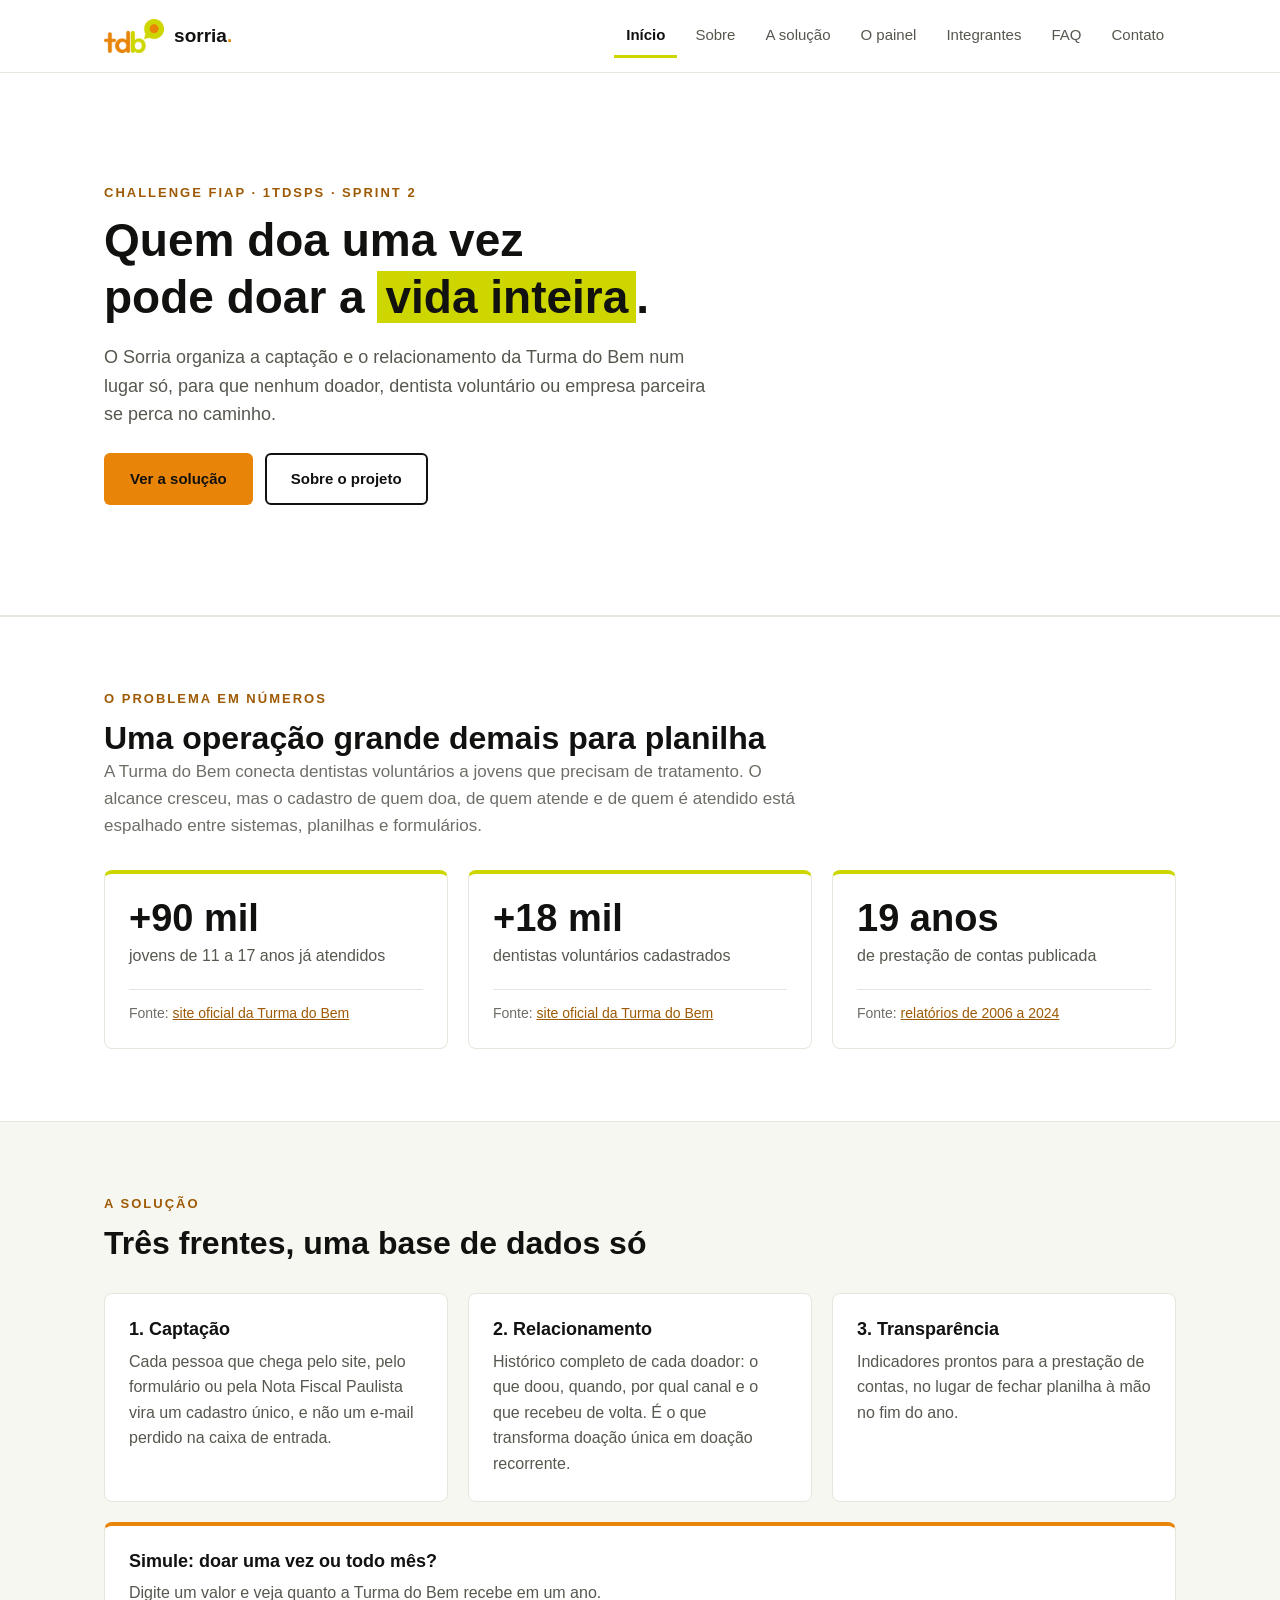
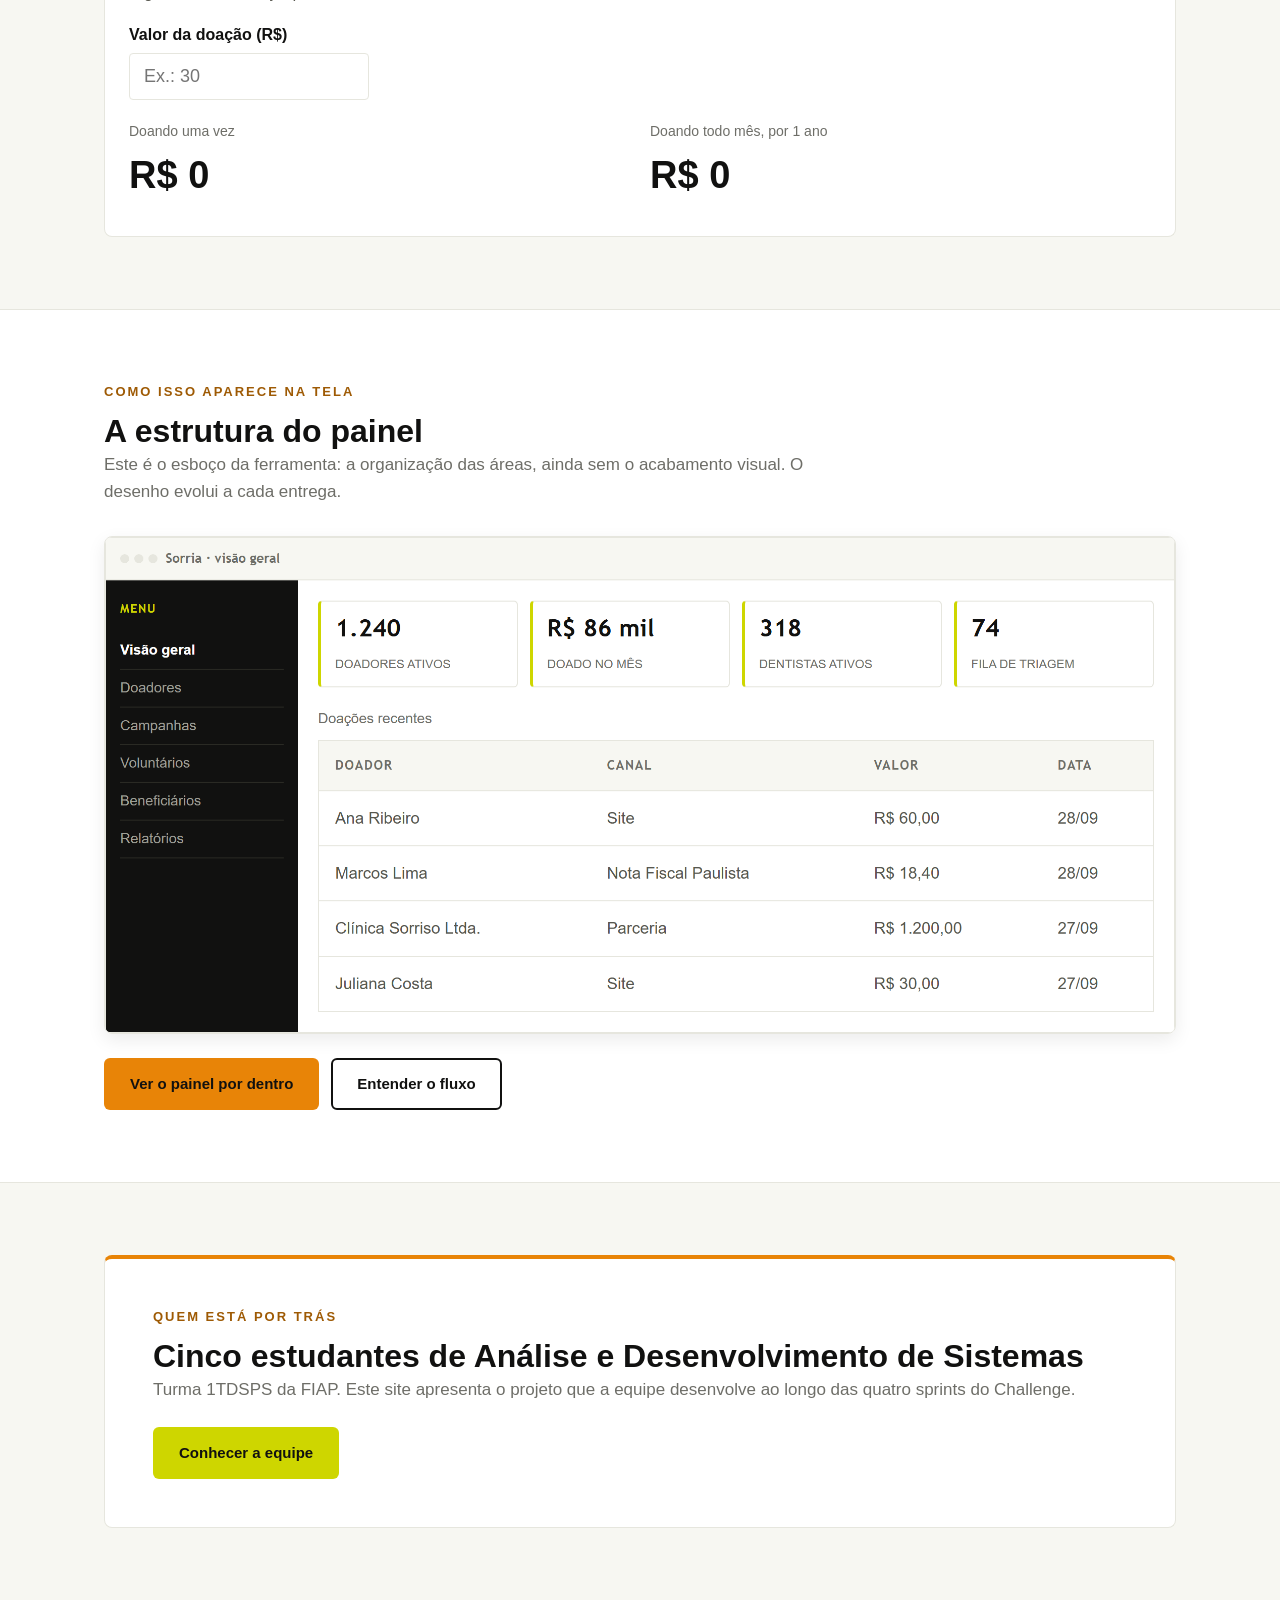
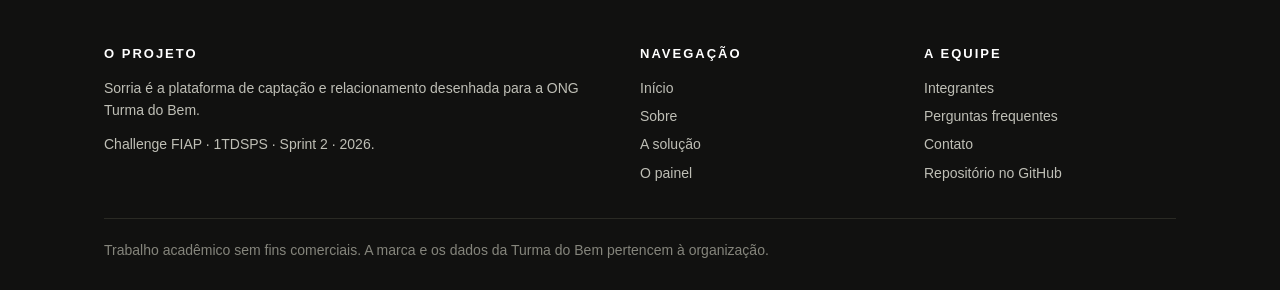
==== commit f407f8df: "fontes dos números com link no início e no sobre" ====
--- a/index.html
+++ b/index.html
@@ -47,7 +47,7 @@
     <!-- ---------- 1. HERO ---------- -->
     <section class="hero">
       <div class="container">
-        <p class="rotulo">Challenge FIAP · 1TDSPS · Sprint 1</p>
+        <p class="rotulo">Challenge FIAP · 1TDSPS · Sprint 2</p>
 
         <h1>Quem doa uma vez<br> pode doar a <span class="destaque">vida inteira</span>.</h1>
 
@@ -87,21 +87,21 @@
             <p class="numero-grande">+90 mil</p>
             <p>jovens de 11 a 17 anos já atendidos</p>
             <hr class="cartao-linha">
-            <p class="texto-pequeno">Fonte: <a href="https://turmadobem.org.br" target="_blank" rel="noopener noreferrer">site oficial da Turma do Bem</a></p>
+            <p class="texto-pequeno">Fonte: <a href="https://turmadobem.org.br" target="_blank" rel="noopener">site oficial da Turma do Bem</a></p>
           </article>
 
           <article class="cartao cartao-limao">
             <p class="numero-grande">+18 mil</p>
             <p>dentistas voluntários cadastrados</p>
             <hr class="cartao-linha">
-            <p class="texto-pequeno">Fonte: <a href="https://turmadobem.org.br" target="_blank" rel="noopener noreferrer"></a>site oficial da Turma do Bem</a></p>
+            <p class="texto-pequeno">Fonte: <a href="https://turmadobem.org.br" target="_blank" rel="noopener">site oficial da Turma do Bem</a></p>
           </article>
 
           <article class="cartao cartao-limao">
             <p class="numero-grande">19 anos</p>
             <p>de prestação de contas publicada</p>
             <hr class="cartao-linha">
-            <p class="texto-pequeno">Fonte: <a href="https://turmadobem.org.br/prestacao-de-contas/" target="_blank" rel="noopener noreferrer">relatórios de 2006 a 2024</a></p>
+            <p class="texto-pequeno">Fonte: <a href="https://turmadobem.org.br/prestacao-de-contas/" target="_blank" rel="noopener">relatórios de 2006 a 2024</a></p>
           </article>
 
         </div>
--- a/css/inicio.css
+++ b/css/inicio.css
@@ -41,6 +41,13 @@
   border: none;
   border-top: 1px solid var(--linha);
   margin: 20px 0 12px;
+}
+
+
+/* link da fonte embaixo dos numeros (Sprint 2) */
+.texto-pequeno a {
+  color: var(--laranja-escuro);
+  text-decoration: underline;
 }
 
 
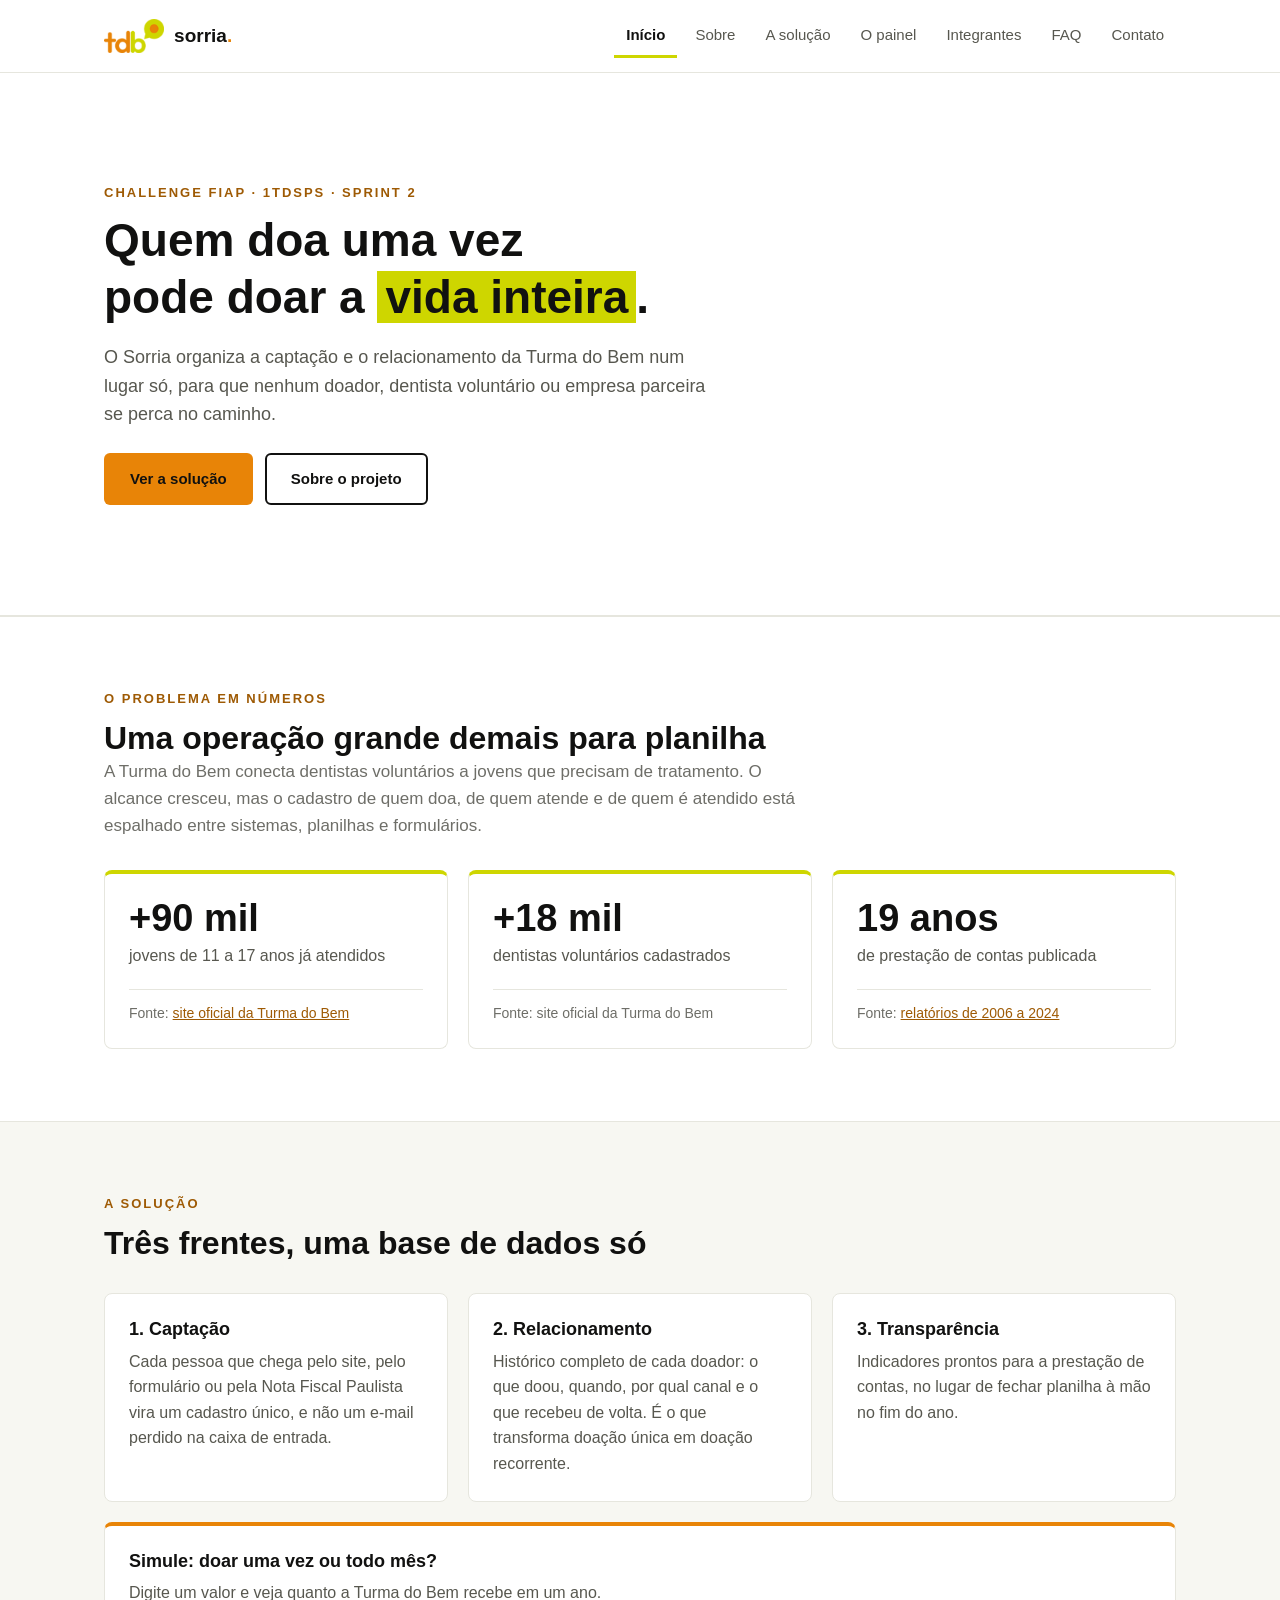
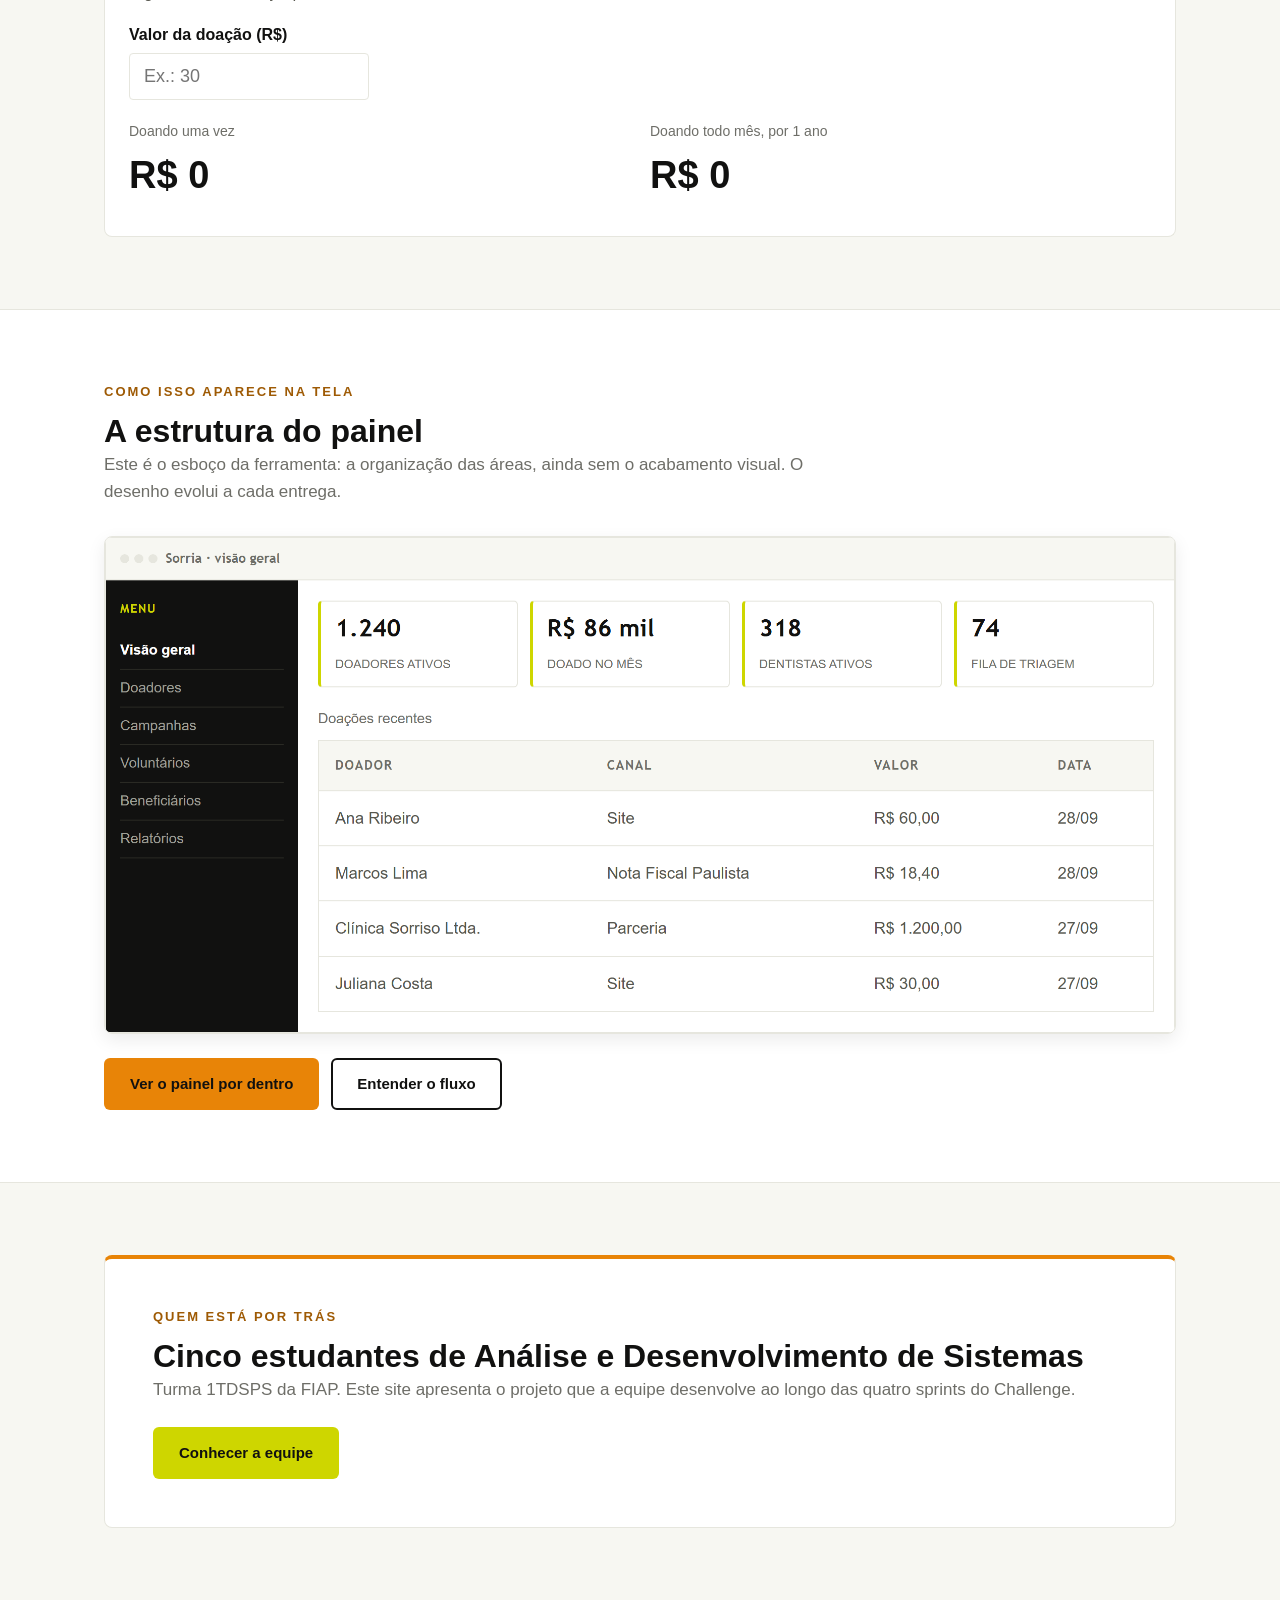
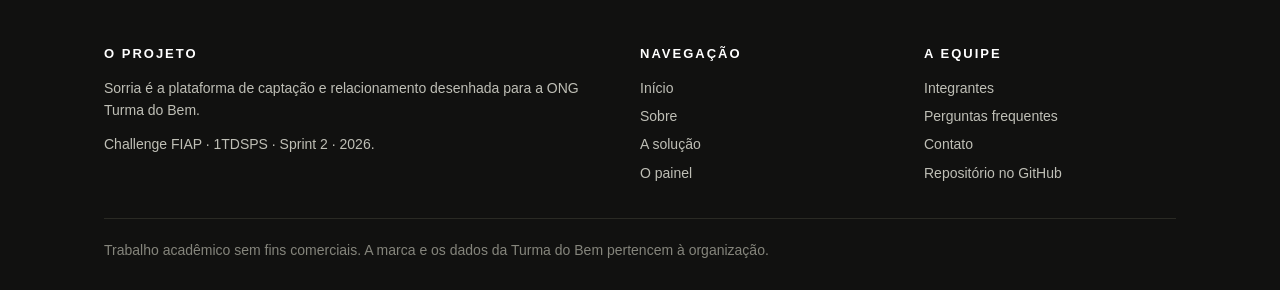
==== commit 7952cac1: "início: selo da Sprint 2" ====
--- a/index.html
+++ b/index.html
@@ -87,21 +87,21 @@
             <p class="numero-grande">+90 mil</p>
             <p>jovens de 11 a 17 anos já atendidos</p>
             <hr class="cartao-linha">
-            <p class="texto-pequeno">Fonte: <a href="https://turmadobem.org.br" target="_blank" rel="noopener">site oficial da Turma do Bem</a></p>
+            <p class="texto-pequeno">Fonte: <a href="https://turmadobem.org.br" target="_blank" rel="noopener noreferrer">site oficial da Turma do Bem</a></p>
           </article>
 
           <article class="cartao cartao-limao">
             <p class="numero-grande">+18 mil</p>
             <p>dentistas voluntários cadastrados</p>
             <hr class="cartao-linha">
-            <p class="texto-pequeno">Fonte: <a href="https://turmadobem.org.br" target="_blank" rel="noopener">site oficial da Turma do Bem</a></p>
+            <p class="texto-pequeno">Fonte: <a href="https://turmadobem.org.br" target="_blank" rel="noopener noreferrer"></a>site oficial da Turma do Bem</a></p>
           </article>
 
           <article class="cartao cartao-limao">
             <p class="numero-grande">19 anos</p>
             <p>de prestação de contas publicada</p>
             <hr class="cartao-linha">
-            <p class="texto-pequeno">Fonte: <a href="https://turmadobem.org.br/prestacao-de-contas/" target="_blank" rel="noopener">relatórios de 2006 a 2024</a></p>
+            <p class="texto-pequeno">Fonte: <a href="https://turmadobem.org.br/prestacao-de-contas/" target="_blank" rel="noopener noreferrer">relatórios de 2006 a 2024</a></p>
           </article>
 
         </div>
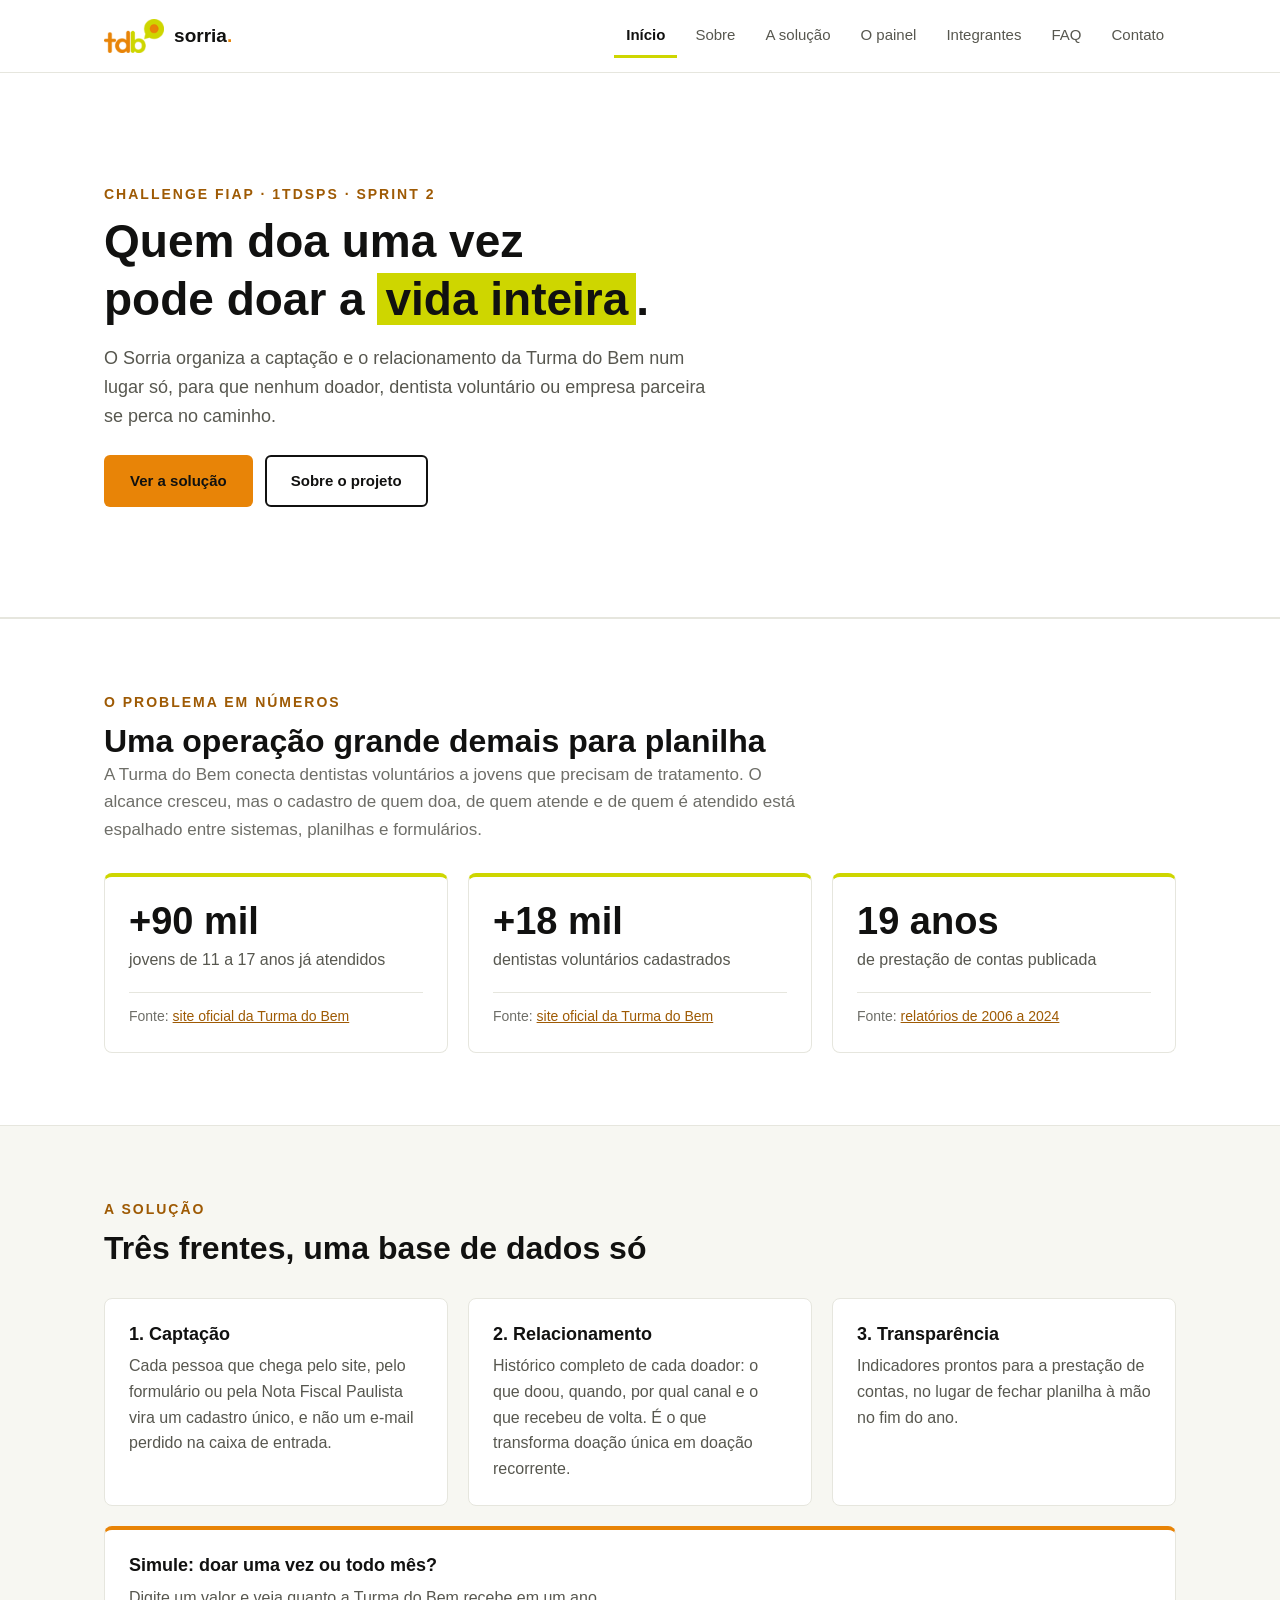
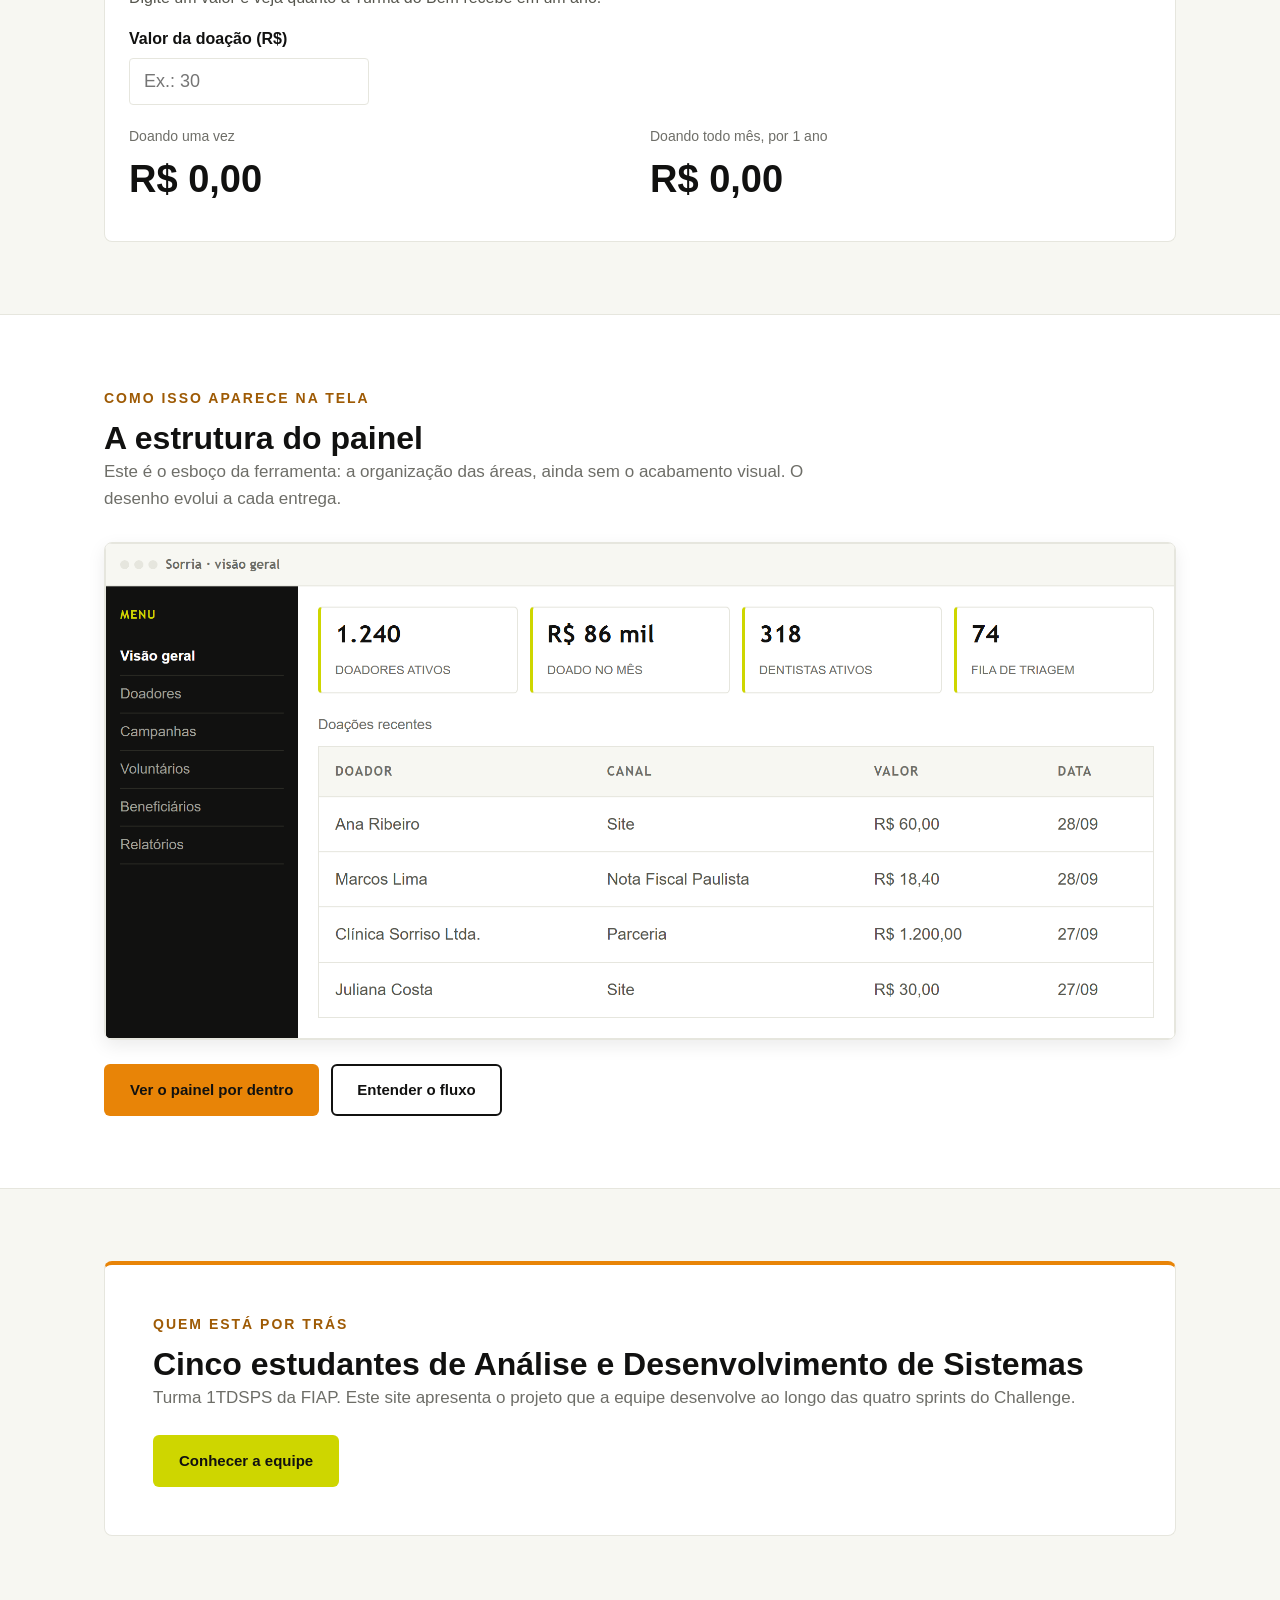
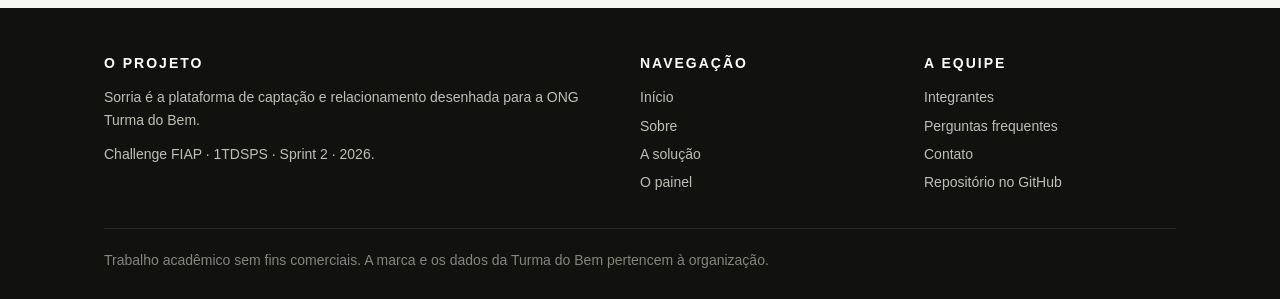
==== commit 5a667f48: "simulador: valor em reais com centavos e aviso de valor inválido" ====
--- a/index.html
+++ b/index.html
@@ -87,21 +87,21 @@
             <p class="numero-grande">+90 mil</p>
             <p>jovens de 11 a 17 anos já atendidos</p>
             <hr class="cartao-linha">
-            <p class="texto-pequeno">Fonte: <a href="https://turmadobem.org.br" target="_blank" rel="noopener noreferrer">site oficial da Turma do Bem</a></p>
+            <p class="texto-pequeno">Fonte: <a href="https://turmadobem.org.br" target="_blank" rel="noopener">site oficial da Turma do Bem</a></p>
           </article>
 
           <article class="cartao cartao-limao">
             <p class="numero-grande">+18 mil</p>
             <p>dentistas voluntários cadastrados</p>
             <hr class="cartao-linha">
-            <p class="texto-pequeno">Fonte: <a href="https://turmadobem.org.br" target="_blank" rel="noopener noreferrer"></a>site oficial da Turma do Bem</a></p>
+            <p class="texto-pequeno">Fonte: <a href="https://turmadobem.org.br" target="_blank" rel="noopener">site oficial da Turma do Bem</a></p>
           </article>
 
           <article class="cartao cartao-limao">
             <p class="numero-grande">19 anos</p>
             <p>de prestação de contas publicada</p>
             <hr class="cartao-linha">
-            <p class="texto-pequeno">Fonte: <a href="https://turmadobem.org.br/prestacao-de-contas/" target="_blank" rel="noopener noreferrer">relatórios de 2006 a 2024</a></p>
+            <p class="texto-pequeno">Fonte: <a href="https://turmadobem.org.br/prestacao-de-contas/" target="_blank" rel="noopener">relatórios de 2006 a 2024</a></p>
           </article>
 
         </div>
@@ -151,11 +151,11 @@
           <div class="grade-2 simulador-resultado">
             <div>
               <p class="texto-pequeno">Doando uma vez</p>
-              <p class="numero-grande" id="total-unico">R$ 0</p>
+              <p class="numero-grande" id="total-unico">R$ 0,00</p>
             </div>
             <div>
               <p class="texto-pequeno">Doando todo mês, por 1 ano</p>
-              <p class="numero-grande" id="total-ano">R$ 0</p>
+              <p class="numero-grande" id="total-ano">R$ 0,00</p>
             </div>
           </div>
           <p class="simulador-frase" id="simulador-frase"></p>
--- a/css/style.css
+++ b/css/style.css
@@ -104,7 +104,7 @@
 /* rotulo pequeno em letra maiuscula acima dos titulos */
 .rotulo {
   font-family: var(--fonte-titulo);
-  font-size: 13px;
+  font-size: 14px;
   font-weight: bold;
   letter-spacing: 2px;
   text-transform: uppercase;
@@ -411,7 +411,7 @@
   font-family: var(--fonte-titulo);
   font-weight: bold;
   color: var(--branco);
-  font-size: 13px;
+  font-size: 14px;
   letter-spacing: 2px;
   text-transform: uppercase;
   margin-bottom: 12px;
@@ -461,7 +461,7 @@
 .tabela thead th {
   background-color: var(--fundo);
   font-family: var(--fonte-titulo);
-  font-size: 13px;
+  font-size: 14px;
   letter-spacing: 1px;
   text-transform: uppercase;
   color: var(--cinza);
